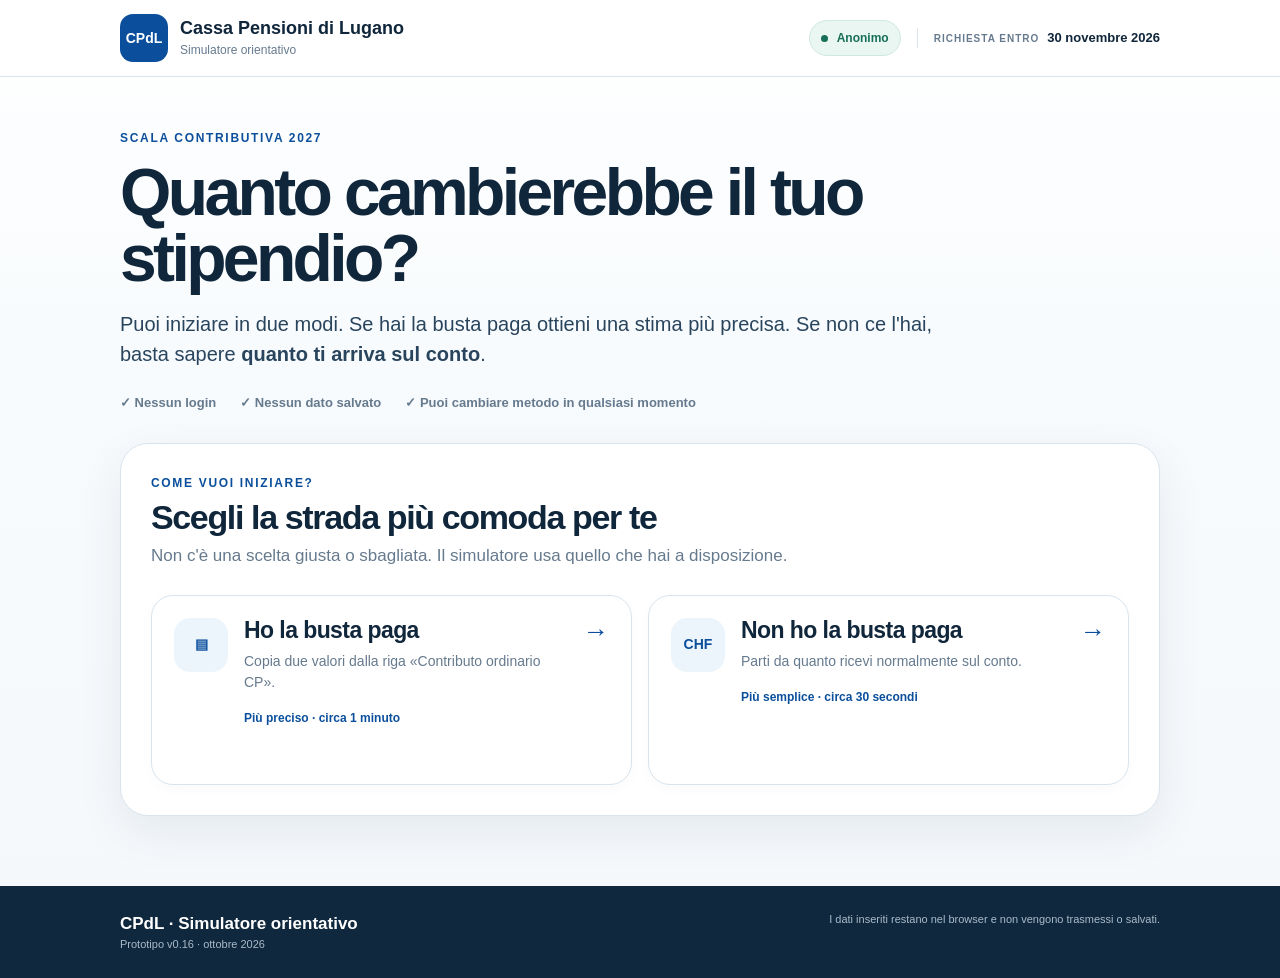
==== index.html @ 70fff08d "Add files via upload" ====
<!doctype html>
<html lang="it">
<head>
  <meta charset="utf-8">
  <meta name="viewport" content="width=device-width, initial-scale=1">
  <meta name="theme-color" content="#0b4f9c">
  <meta name="description" content="Simulatore orientativo CPdL per confrontare le scale contributive partendo dalla busta paga oppure da quanto ricevi sul conto.">
  <title>CPdL · Quanto cambia sullo stipendio?</title>
  <link rel="icon" href="assets/favicon.svg" type="image/svg+xml">
  <link rel="stylesheet" href="assets/style.css?v=0.16.0">
</head>
<body>
  <header class="site-header">
    <div class="shell header-inner">
      <a class="brand" href="#top" aria-label="Cassa Pensioni di Lugano · simulatore">
        <span class="brand-mark" aria-hidden="true">CPdL</span>
        <span class="brand-copy"><strong>Cassa Pensioni di Lugano</strong><small>Simulatore orientativo</small></span>
      </a>
      <div class="header-meta">
        <span class="privacy-badge"><i aria-hidden="true"></i> Anonimo</span>
        <span class="deadline"><small>Richiesta entro</small><strong>30 novembre 2026</strong></span>
      </div>
    </div>
  </header>

  <main id="top">
    <section class="hero shell">
      <span class="eyebrow">Scala contributiva 2027</span>
      <h1>Quanto cambierebbe il tuo stipendio?</h1>
      <p>Puoi iniziare in due modi. Se hai la busta paga ottieni una stima più precisa. Se non ce l'hai, basta sapere <strong>quanto ti arriva sul conto</strong>.</p>
      <div class="hero-points" aria-label="Caratteristiche del simulatore">
        <span>✓ Nessun login</span>
        <span>✓ Nessun dato salvato</span>
        <span>✓ Puoi cambiare metodo in qualsiasi momento</span>
      </div>
    </section>

    <section class="shell chooser-card" aria-labelledby="choose-title">
      <div class="chooser-head">
        <span class="eyebrow">Come vuoi iniziare?</span>
        <h2 id="choose-title">Scegli la strada più comoda per te</h2>
        <p>Non c'è una scelta giusta o sbagliata. Il simulatore usa quello che hai a disposizione.</p>
      </div>

      <div class="start-choice-grid">
        <button type="button" class="start-choice" id="choosePayslip">
          <span class="choice-icon" aria-hidden="true">▤</span>
          <span class="choice-copy">
            <strong>Ho la busta paga</strong>
            <span>Copia due valori dalla riga «Contributo ordinario CP».</span>
            <em>Più preciso · circa 1 minuto</em>
          </span>
          <span class="choice-arrow" aria-hidden="true">→</span>
        </button>

        <button type="button" class="start-choice" id="chooseBank">
          <span class="choice-icon" aria-hidden="true">CHF</span>
          <span class="choice-copy">
            <strong>Non ho la busta paga</strong>
            <span>Parti da quanto ricevi normalmente sul conto.</span>
            <em>Più semplice · circa 30 secondi</em>
          </span>
          <span class="choice-arrow" aria-hidden="true">→</span>
        </button>
      </div>
    </section>

    <section class="shell start-panel" id="payslipStart" hidden aria-labelledby="payslip-start-title">
      <button type="button" class="back-button" data-back-start>← Cambia metodo</button>
      <div class="step-head">
        <div class="step-badge">1</div>
        <div>
          <span class="step-kicker">Con la busta paga</span>
          <h2 id="payslip-start-title">Cerca una sola riga</h2>
          <p>Nella busta paga cerca <strong>«Contributo ordinario CP»</strong>. Copia almeno due dei tre valori evidenziati qui sotto.</p>
        </div>
      </div>

      <div class="payslip-demo large" aria-label="Esempio schematico della riga Contributo ordinario CP">
        <div class="definition"><span>Definizione</span><strong>Contributo ordinario CP</strong></div>
        <div><span>Base</span><strong>15'850.00</strong></div>
        <div><span>Numero</span><strong>10.7500 %</strong></div>
        <div><span>Importo</span><strong>1'703.90</strong></div>
      </div>
      <p class="microcopy">I numeri sopra sono solo un esempio per riconoscere la riga. Usa i tuoi valori.</p>

      <div class="form-grid cols-3">
        <label class="field">
          <span>Base <em>se la vedi</em></span>
          <div class="money-input"><b>CHF</b><input id="startCpBase" type="number" inputmode="decimal" min="0" step="0.05" placeholder="es. 5'000"></div>
          <small>Colonna «Base».</small>
        </label>
        <label class="field">
          <span>Percentuale <em>se la vedi</em></span>
          <div class="money-input suffix"><input id="startCpRate" type="number" inputmode="decimal" min="1" max="20" step="0.05" placeholder="es. 10.75"><b>%</b></div>
          <small>Colonna «Numero».</small>
        </label>
        <label class="field">
          <span>Importo trattenuto <em>se lo vedi</em></span>
          <div class="money-input"><b>CHF</b><input id="startCpDeduction" type="number" inputmode="decimal" min="0" step="0.05" placeholder="es. 500"></div>
          <small>Colonna «Importo».</small>
        </label>
      </div>

      <div class="simple-row">
        <label class="field compact-field">
          <span>Quanti anni hai?</span>
          <input id="startPayslipAge" type="number" inputmode="numeric" min="18" max="70" placeholder="es. 46">
          <small>Ci aiuta a controllare la fascia contributiva.</small>
        </label>
        <label class="field compact-field">
          <span>Quanto ricevi sul conto? <em>facoltativo</em></span>
          <div class="money-input"><b>CHF</b><input id="startPayslipNet" type="number" inputmode="decimal" min="500" max="30000" step="50" placeholder="se vuoi"></div>
          <small>Serve solo per mostrarti il nuovo importo sul conto.</small>
        </label>
      </div>

      <div class="helper-box">
        <strong>Non trovi tutti i dati?</strong>
        <span>Bastano almeno due valori tra Base, Percentuale e Importo. Se non riesci a trovarli, puoi passare alla stima dal conto.</span>
      </div>

      <div class="primary-actions">
        <button type="button" class="primary-button" id="startPayslipButton">Calcola il confronto</button>
        <button type="button" class="text-button" id="switchToBank">Non trovo questi dati</button>
      </div>
      <div class="form-message" id="payslipStartMessage" aria-live="polite"></div>
    </section>

    <section class="shell start-panel" id="bankStart" hidden aria-labelledby="bank-start-title">
      <button type="button" class="back-button" data-back-start>← Cambia metodo</button>
      <div class="step-head">
        <div class="step-badge">1</div>
        <div>
          <span class="step-kicker">Senza busta paga</span>
          <h2 id="bank-start-title">Parti da quello che sai</h2>
          <p>Niente termini tecnici. Ti servono soltanto quanto ricevi sul conto e la tua età.</p>
        </div>
      </div>

      <div class="simple-form">
        <label class="field big-field">
          <span>Quanto ricevi normalmente sul conto in un mese?</span>
          <div class="money-input"><b>CHF</b><input id="netMonthly" type="number" inputmode="decimal" min="500" max="30000" step="50" placeholder="es. 5'500" aria-describedby="netHelp"></div>
          <small id="netHelp">Usa un mese normale, senza tredicesima, arretrati o rimborsi eccezionali.</small>
        </label>

        <label class="field big-field">
          <span>Quanti anni hai?</span>
          <input id="age" type="number" inputmode="numeric" min="18" max="70" placeholder="es. 46">
          <small>Serve per capire quale fascia contributiva usare.</small>
        </label>

        <fieldset class="choice-field">
          <legend>Hai la tredicesima?</legend>
          <div class="choice-row" role="radiogroup" aria-label="Tredicesima">
            <label><input type="radio" name="salaryMonths" value="13"><span>Sì</span></label>
            <label><input type="radio" name="salaryMonths" value="12"><span>No</span></label>
            <label><input type="radio" name="salaryMonths" value="unknown" checked><span>Non lo so</span></label>
          </div>
          <small>Se non lo sai, per la prima stima useremo 13 mensilità.</small>
        </fieldset>
      </div>

      <div class="primary-actions">
        <button type="button" class="primary-button" id="startBankButton">Vedi una prima stima</button>
        <span class="action-help">Potrai aggiungere la busta paga più tardi, se la recuperi.</span>
      </div>
      <div class="form-message" id="bankStartMessage" aria-live="polite"></div>
    </section>

    <section class="shell results-section" id="resultsSection" hidden aria-labelledby="results-title">
      <div class="section-head">
        <div>
          <span class="eyebrow">Il tuo confronto</span>
          <h2 id="results-title">Quanto potrebbe cambiare ogni mese</h2>
          <p id="resultIntro">Il risultato si aggiorna con i dati che inserisci.</p>
        </div>
        <div class="precision-box" aria-live="polite">
          <span>Qualità della stima</span>
          <div class="precision-bars"><i class="on"></i><i></i><i></i></div>
          <strong id="precisionLabel">Stima iniziale</strong>
        </div>
      </div>

      <div class="plain-note" id="assumptionNote">
        <span aria-hidden="true">i</span>
        <p id="assumptionText"><strong>Stima orientativa.</strong> Puoi renderla più precisa aggiungendo i dati della busta paga.</p>
      </div>

      <div class="scale-explainer">
        <strong>Le tre scale, in parole semplici</strong>
        <span><b>Scala 1</b> · standard</span>
        <span><b>Scala 2</b> · versi di più alla pensione</span>
        <span><b>Scala 3</b> · versi ancora di più alla pensione</span>
      </div>

      <div class="scale-grid" id="scaleGrid" aria-live="polite"></div>
      <div class="summary-panel" id="summaryPanel" aria-live="polite"></div>

      <section class="refine-card" id="refineSection" aria-labelledby="refine-title">
        <div class="step-head compact">
          <div class="step-badge">2</div>
          <div>
            <span class="step-kicker">Facoltativo</span>
            <h2 id="refine-title">Vuoi migliorare ancora il risultato?</h2>
            <p id="refineIntro">Aggiungi solo ciò che hai a disposizione.</p>
          </div>
        </div>

        <div id="refineFromBank">
          <div class="refine-prompt">
            <div><strong>Hai recuperato la busta paga?</strong><span>Puoi aggiungere i dati della riga «Contributo ordinario CP» senza ricominciare.</span></div>
            <button type="button" class="secondary-button" id="openRefinePayslip">Aggiungi busta paga</button>
          </div>
        </div>

        <div id="refineFromPayslip" hidden>
          <div class="refine-prompt">
            <div><strong>Vuoi vedere anche quanto ti arriverebbe sul conto?</strong><span>Inserisci il netto mensile, se lo conosci. Il confronto della trattenuta funziona anche senza.</span></div>
          </div>
          <label class="field compact-field max-field">
            <span>Quanto ricevi normalmente sul conto? <em>facoltativo</em></span>
            <div class="money-input"><b>CHF</b><input id="refineNet" type="number" inputmode="decimal" min="500" max="30000" step="50" placeholder="es. 5'500"></div>
          </label>
        </div>

        <div class="refine-panel" id="payslipRefinePanel" hidden>
          <div class="help-title"><span aria-hidden="true">1</span><div><strong>Cerca «Contributo ordinario CP»</strong><small>Inserisci almeno due valori tra Base, Percentuale e Importo.</small></div></div>
          <div class="payslip-demo" aria-label="Esempio schematico della riga della Cassa pensioni">
            <div class="definition"><span>Definizione</span><strong>Contributo ordinario CP</strong></div>
            <div><span>Base</span><strong>15'850.00</strong></div>
            <div><span>Numero</span><strong>10.7500 %</strong></div>
            <div><span>Importo</span><strong>1'703.90</strong></div>
          </div>
          <div class="form-grid cols-3">
            <label class="field"><span>Base</span><div class="money-input"><b>CHF</b><input id="cpBase" type="number" inputmode="decimal" min="0" step="0.05"></div></label>
            <label class="field"><span>Percentuale</span><div class="money-input suffix"><input id="cpRate" type="number" inputmode="decimal" min="1" max="20" step="0.05"><b>%</b></div></label>
            <label class="field"><span>Importo trattenuto</span><div class="money-input"><b>CHF</b><input id="cpDeduction" type="number" inputmode="decimal" min="0" step="0.05"></div></label>
          </div>
          <div class="primary-actions small-actions">
            <button type="button" class="secondary-button" id="applyRefineButton">Aggiorna il risultato</button>
            <button type="button" class="text-button" id="cancelRefineButton">Annulla</button>
          </div>
          <div class="validation-note" id="refineMessage" aria-live="polite"></div>
        </div>
      </section>

      <section class="tax-card" id="taxSection" aria-labelledby="tax-title">
        <div class="step-head compact">
          <div class="step-badge">3</div>
          <div>
            <span class="step-kicker">Facoltativo</span>
            <h2 id="tax-title">Vuoi vedere anche l'effetto sulle imposte?</h2>
            <p>Facciamo un calcolo approssimativo del possibile risparmio d'imposta. Non è un calcolo ufficiale delle imposte.</p>
          </div>
        </div>
        <div class="tax-summary">
          <div><span>Risparmio d'imposta indicativo sulla scala selezionata</span><strong id="taxSavingOut">–</strong><small id="taxSavingNote">Seleziona una scala diversa da quella di riferimento.</small></div>
          <button type="button" class="secondary-button" id="taxMoreButton">Rendi la stima sulle imposte più precisa</button>
        </div>
        <div class="tax-detail" id="taxDetail" hidden>
          <div class="form-grid cols-2">
            <label class="field"><span>Comune di domicilio</span><select id="municipality"><option value="lugano">Lugano</option><option value="other">Altro Comune ticinese</option><option value="outside">Fuori Ticino</option></select></label>
            <label class="field"><span>Stato civile</span><select id="marital"><option value="single">Celibe / nubile / separato</option><option value="married">Coniugato/a</option></select></label>
            <label class="field"><span>Figli a carico</span><select id="children"><option value="0">Nessuno</option><option value="1">1</option><option value="2">2</option><option value="3">3 o più</option></select></label>
            <label class="field"><span>Imposta alla fonte</span><select id="sourceTax"><option value="no">No</option><option value="yes">Sì</option></select></label>
            <label class="field" id="spouseWrap" hidden><span>Reddito annuo indicativo del coniuge</span><select id="spouseIncome"><option value="0">Nessun reddito</option><option value="30000">Fino a CHF 50'000</option><option value="75000">CHF 50'000–100'000</option><option value="125000">Oltre CHF 100'000</option></select></label>
          </div>
          <div class="model-warning"><strong>Stima indicativa delle imposte.</strong> Le imposte personali dipendono da molti fattori. Questi dati servono solo ad affinare l'ordine di grandezza.</div>
        </div>
      </section>

      <section class="mypension-card" aria-labelledby="mypension-title">
        <div>
          <span class="eyebrow light">Per la pensione futura</span>
          <h2 id="mypension-title">Vuoi sapere cosa cambia davvero sulla tua pensione?</h2>
          <p>Qui capisci soprattutto l'effetto sullo stipendio. Per simulare le prestazioni future con i tuoi dati previdenziali reali usa <strong>MyPension</strong>.</p>
        </div>
        <a class="mypension-button" href="https://mypension.aon.ch/SSEmployeelugano/PROD/SFY100001B" target="_blank" rel="noopener">Apri MyPension <span aria-hidden="true">↗</span></a>
      </section>

      <details class="technical-notes">
        <summary>Informazioni tecniche e limiti della simulazione</summary>
        <div>
          <p>Se parti dal conto, la prima stima ricostruisce indicativamente la situazione usando i parametri disponibili per il 2026. Se parti dalla busta paga e inserisci almeno due dati della riga CP, il calcolo della trattenuta è molto più preciso.</p>
          <p>I parametri 2027 possono cambiare. Il risultato non costituisce una conferma salariale, un calcolo ufficiale delle imposte o una simulazione previdenziale ufficiale. Per la simulazione delle prestazioni future fa stato MyPension.</p>
        </div>
      </details>

      <div class="bottom-actions">
        <button type="button" class="ghost-button" id="changeMethodButton">Cambia metodo</button>
        <button type="button" class="ghost-button" id="resetButton">Ricomincia da zero</button>
      </div>
    </section>
  </main>

  <footer class="site-footer">
    <div class="shell footer-inner">
      <div><strong>CPdL · Simulatore orientativo</strong><span>Prototipo v0.16 · ottobre 2026</span></div>
      <p>I dati inseriti restano nel browser e non vengono trasmessi o salvati.</p>
    </div>
  </footer>

  <script src="assets/app.js?v=0.16.0"></script>
</body>
</html>
---- assets/style.css ----
:root{
  --ink:#10263b;--ink2:#29445d;--muted:#667a8e;--line:#d9e4ed;--line2:#bdd0df;--bg:#f5f8fb;--card:#fff;
  --blue:#0b4f9c;--blue-dark:#073b75;--blue-soft:#edf5fc;--green:#176f58;--green-soft:#eaf6f1;
  --amber:#78541c;--amber-soft:#fff8e8;--red:#944b43;--red-soft:#fdf1f0;--shadow:0 16px 46px rgba(17,46,72,.08)
}
*{box-sizing:border-box}html{scroll-behavior:smooth}body{margin:0;background:linear-gradient(180deg,#fff 0,#f8fbfd 34%,var(--bg) 100%);color:var(--ink);font-family:Inter,ui-sans-serif,-apple-system,BlinkMacSystemFont,"Segoe UI",Roboto,Helvetica,Arial,sans-serif;font-size:17px;line-height:1.5;-webkit-font-smoothing:antialiased}button,input,select{font:inherit;color:inherit}button{appearance:none}a{color:inherit}.shell{width:min(1040px,calc(100% - 40px));margin-inline:auto}[hidden]{display:none!important}
.site-header{background:#fff;border-bottom:1px solid var(--line)}.header-inner{min-height:76px;display:flex;align-items:center;justify-content:space-between;gap:20px}.brand{display:flex;align-items:center;gap:12px;text-decoration:none}.brand-mark{width:48px;height:48px;border-radius:13px;background:var(--blue);color:#fff;display:grid;place-items:center;font-size:14px;font-weight:900}.brand-copy{display:flex;flex-direction:column;line-height:1.08}.brand-copy strong{font-size:18px}.brand-copy small{font-size:12px;color:var(--muted);margin-top:5px}.header-meta{display:flex;align-items:center;gap:16px}.privacy-badge{font-size:12px;font-weight:800;color:var(--green);background:var(--green-soft);border:1px solid #cfe8dc;border-radius:999px;padding:8px 11px}.privacy-badge i{display:inline-block;width:7px;height:7px;border-radius:50%;background:var(--green);margin-right:6px}.deadline{display:flex;align-items:baseline;gap:8px;border-left:1px solid var(--line);padding-left:16px}.deadline small{font-size:10px;letter-spacing:.1em;text-transform:uppercase;color:var(--muted);font-weight:900}.deadline strong{font-size:13px}
.hero{padding-block:52px 30px}.eyebrow{display:block;color:var(--blue);font-size:12px;text-transform:uppercase;letter-spacing:.14em;font-weight:900}.eyebrow.light{color:#cfe5fb}.hero h1{font-size:clamp(42px,6vw,66px);line-height:1;letter-spacing:-.055em;margin:12px 0 18px;max-width:820px}.hero>p{font-size:20px;color:var(--ink2);max-width:820px;margin:0}.hero-points{display:flex;gap:12px 24px;flex-wrap:wrap;margin-top:24px;color:var(--muted);font-size:13px;font-weight:750}
.chooser-card,.start-panel,.results-section{background:var(--card);border:1px solid var(--line);border-radius:28px;box-shadow:var(--shadow)}.chooser-card{padding:30px;margin-bottom:62px}.chooser-head h2{font-size:34px;line-height:1.05;letter-spacing:-.04em;margin:8px 0}.chooser-head p{margin:0;color:var(--muted)}.start-choice-grid{display:grid;grid-template-columns:1fr 1fr;gap:16px;margin-top:26px}.start-choice{width:100%;min-height:190px;border:1.5px solid var(--line);border-radius:22px;background:#fff;padding:22px;text-align:left;display:grid;grid-template-columns:auto 1fr auto;gap:16px;align-items:start;cursor:pointer;transition:.18s ease;box-shadow:0 4px 16px rgba(17,46,72,.025)}.start-choice:hover{transform:translateY(-2px);border-color:#a9bfd2;box-shadow:0 14px 30px rgba(17,46,72,.08)}.start-choice:focus-visible{outline:3px solid rgba(11,79,156,.2);outline-offset:3px}.choice-icon{width:54px;height:54px;border-radius:16px;background:var(--blue-soft);color:var(--blue);display:grid;place-items:center;font-size:14px;font-weight:900}.choice-copy{display:flex;flex-direction:column;min-width:0}.choice-copy strong{font-size:23px;line-height:1.1;letter-spacing:-.025em}.choice-copy>span{color:var(--muted);font-size:14px;margin-top:8px}.choice-copy em{font-style:normal;color:var(--blue);font-weight:800;font-size:12px;margin-top:16px}.choice-arrow{font-size:26px;color:var(--blue);font-weight:700;line-height:1}
.start-panel{padding:30px;margin-bottom:62px}.back-button{border:0;background:transparent;color:var(--blue);font-weight:800;padding:0;margin-bottom:24px;cursor:pointer}.back-button:hover{text-decoration:underline}.step-head{display:flex;align-items:flex-start;gap:16px}.step-head.compact{gap:13px}.step-badge{flex:0 0 auto;width:42px;height:42px;border-radius:50%;background:var(--blue);color:#fff;display:grid;place-items:center;font-size:14px;font-weight:900}.step-head h2{font-size:32px;line-height:1.08;letter-spacing:-.04em;margin:4px 0 6px}.step-head p{margin:0;color:var(--muted)}.step-kicker{font-size:11px;text-transform:uppercase;letter-spacing:.12em;color:var(--blue);font-weight:900}
.payslip-demo{display:grid;grid-template-columns:1.7fr repeat(3,1fr);border:1px solid var(--line);border-radius:16px;overflow:hidden;background:#fff;margin-top:20px}.payslip-demo>div{padding:13px 14px;border-left:1px solid var(--line);min-width:0}.payslip-demo>div:first-child{border-left:0}.payslip-demo span{display:block;font-size:10px;color:var(--muted);text-transform:uppercase;letter-spacing:.08em;font-weight:800}.payslip-demo strong{display:block;margin-top:5px;font-size:14px;overflow-wrap:anywhere}.payslip-demo.large{margin-top:26px}.payslip-demo.large strong{font-size:16px}.microcopy{color:var(--muted);font-size:12px;margin:8px 0 22px}
.form-grid{display:grid;gap:16px}.cols-3{grid-template-columns:repeat(3,1fr)}.cols-2{grid-template-columns:repeat(2,1fr)}.simple-row{display:grid;grid-template-columns:1fr 1fr;gap:16px;margin-top:20px}.simple-form{display:grid;grid-template-columns:1fr 1fr;gap:18px;margin-top:24px}.simple-form .choice-field{grid-column:1/-1}.field{display:block}.field>span,.choice-field legend{display:block;font-size:14px;font-weight:850;margin-bottom:8px}.field em{font-style:normal;font-size:11px;color:var(--muted);font-weight:650}.field small,.choice-field small{display:block;font-size:11px;color:var(--muted);margin-top:7px}.field>input,.field select{width:100%;min-height:58px;border:1.5px solid var(--line2);border-radius:15px;background:#fff;padding:0 15px;outline:none}.field>input:focus,.field select:focus,.money-input:focus-within{border-color:var(--blue);box-shadow:0 0 0 4px rgba(11,79,156,.09)}.money-input{min-height:58px;border:1.5px solid var(--line2);border-radius:15px;background:#fff;display:flex;align-items:center;overflow:hidden;transition:.18s}.money-input b{font-size:13px;color:var(--muted);padding:0 0 0 15px}.money-input input{border:0;outline:0;background:transparent;width:100%;min-width:0;padding:13px 14px;font-size:21px;font-weight:850}.money-input.suffix b{padding:0 15px 0 0}.compact-field.max-field{max-width:520px;margin-top:18px}.choice-field{border:0;padding:0;margin:0}.choice-row{display:flex;gap:10px;flex-wrap:wrap}.choice-row label{cursor:pointer}.choice-row input{position:absolute;opacity:0}.choice-row span{display:inline-flex;min-width:90px;justify-content:center;border:1.5px solid var(--line2);border-radius:13px;padding:11px 15px;font-weight:800;background:#fff}.choice-row input:checked+span{border-color:var(--blue);background:var(--blue-soft);color:var(--blue)}.choice-row input:focus-visible+span{outline:3px solid rgba(11,79,156,.18);outline-offset:2px}
.helper-box{display:flex;gap:12px 24px;align-items:baseline;flex-wrap:wrap;background:var(--blue-soft);border-radius:14px;padding:13px 15px;margin-top:20px}.helper-box strong{font-size:13px}.helper-box span{color:var(--muted);font-size:12px}.primary-actions{display:flex;gap:14px;align-items:center;flex-wrap:wrap;margin-top:24px}.small-actions{margin-top:18px}.primary-button,.secondary-button,.ghost-button,.mypension-button{border:0;border-radius:14px;padding:13px 18px;font-weight:850;cursor:pointer;text-decoration:none;display:inline-flex;align-items:center;justify-content:center}.primary-button{background:var(--blue);color:#fff;box-shadow:0 10px 24px rgba(11,79,156,.17)}.primary-button:hover{background:var(--blue-dark)}.secondary-button{background:var(--blue-soft);color:var(--blue);border:1px solid #d2e3f3}.secondary-button:hover{background:#e2effa}.ghost-button{background:#fff;color:var(--blue);border:1px solid var(--line)}.text-button{border:0;background:transparent;color:var(--blue);font-weight:850;cursor:pointer;padding:9px 4px}.action-help{font-size:12px;color:var(--muted)}.form-message,.validation-note{font-size:12px;font-weight:750;margin-top:12px;min-height:18px}.form-message{color:var(--red)}.validation-note.good{color:var(--green)}.validation-note.warn{color:var(--amber)}
.results-section{padding:30px;margin-bottom:64px}.section-head{display:flex;align-items:flex-end;justify-content:space-between;gap:22px}.section-head h2{font-size:36px;line-height:1.05;letter-spacing:-.04em;margin:7px 0}.section-head p{margin:0;color:var(--muted)}.precision-box{min-width:190px;border:1px solid var(--line);background:#f8fafc;border-radius:16px;padding:12px 14px}.precision-box>span{display:block;font-size:10px;text-transform:uppercase;letter-spacing:.08em;color:var(--muted);font-weight:900}.precision-bars{display:flex;gap:5px;margin:8px 0}.precision-bars i{width:38px;height:6px;border-radius:999px;background:#dce5ed}.precision-bars i.on{background:var(--blue)}.precision-box strong{font-size:12px}.plain-note{display:flex;gap:10px;align-items:flex-start;background:var(--amber-soft);color:#6f4d1d;border-radius:14px;padding:12px 14px;margin:22px 0}.plain-note>span{width:22px;height:22px;border-radius:50%;background:#ffefc9;display:grid;place-items:center;flex:0 0 auto;font-size:12px;font-weight:900}.plain-note p{margin:1px 0 0;font-size:12px}.scale-explainer{display:flex;gap:8px;align-items:center;flex-wrap:wrap;margin:20px 0 12px}.scale-explainer>strong{font-size:12px;margin-right:4px}.scale-explainer>span{font-size:11px;border:1px solid var(--line);border-radius:999px;padding:7px 10px;background:#fff;color:var(--muted)}.scale-grid{display:grid;grid-template-columns:repeat(3,1fr);gap:14px}.scale-card{width:100%;border:1.5px solid var(--line);background:#fff;border-radius:20px;padding:18px;text-align:left;cursor:pointer;transition:.18s}.scale-card:hover{border-color:#a9bfd2;transform:translateY(-1px)}.scale-card.selected{border-color:var(--blue);box-shadow:0 0 0 3px rgba(11,79,156,.08)}.scale-card:focus-visible{outline:3px solid rgba(11,79,156,.2);outline-offset:2px}.scale-top{display:flex;align-items:center;justify-content:space-between;gap:10px}.scale-top h3{margin:0;font-size:21px}.scale-tag{font-size:9px;text-transform:uppercase;letter-spacing:.08em;background:#f0f4f7;color:var(--muted);border-radius:999px;padding:5px 7px;font-weight:900}.scale-description{font-size:11px;color:var(--muted);margin-top:3px;min-height:34px}.amount-label{font-size:10px;text-transform:uppercase;letter-spacing:.07em;color:var(--muted);font-weight:800;margin-top:16px}.amount-main{font-size:29px;font-weight:900;letter-spacing:-.04em;margin-top:4px}.delta-pill{display:inline-flex;border-radius:999px;background:#f2f5f8;color:var(--ink2);padding:6px 8px;font-size:11px;font-weight:900;margin-top:7px}.delta-pill.down{background:var(--red-soft);color:var(--red)}.delta-pill.up{background:var(--green-soft);color:var(--green)}.simple-metrics{border-top:1px solid var(--line);margin-top:15px;padding-top:10px}.simple-metrics>div{display:flex;justify-content:space-between;gap:12px;font-size:11px;padding:5px 0}.simple-metrics span{color:var(--muted)}.simple-metrics strong{text-align:right}.after-tax-impact{margin-top:14px;background:var(--green-soft);border:1px solid #cfe8dc;border-radius:14px;padding:11px 12px}.after-tax-impact span{display:block;font-size:9px;text-transform:uppercase;letter-spacing:.08em;color:var(--green);font-weight:900}.after-tax-impact strong{display:block;font-size:19px;line-height:1.1;color:var(--green);margin-top:3px}.after-tax-impact small{display:block;color:#4d7869;font-size:9px;margin-top:3px}.card-action{display:block;color:var(--blue);font-size:10px;font-weight:900;margin-top:12px}.summary-panel{background:linear-gradient(145deg,#083a6d,#0b5ba8);color:#fff;border-radius:22px;padding:22px;margin-top:16px}.summary-panel h3{font-size:26px;line-height:1.07;letter-spacing:-.035em;margin:0}.summary-panel>p{color:#d5e5f5;font-size:13px;margin:8px 0 16px}.fiscal-impact-hero{margin:16px 0 18px;background:#fff;color:var(--ink);border-radius:18px;padding:16px 18px}.fiscal-impact-hero>div span{display:block;font-size:10px;text-transform:uppercase;letter-spacing:.09em;color:var(--green);font-weight:900}.fiscal-impact-hero>div strong{display:block;font-size:31px;line-height:1.05;letter-spacing:-.035em;color:var(--green);margin-top:4px}.fiscal-impact-hero p{margin:10px 0 0;color:var(--ink2);font-size:12px;line-height:1.45}.fiscal-impact-hero small{display:block;color:var(--muted);font-size:10px;margin-top:8px}.summary-grid{display:grid;grid-template-columns:repeat(3,1fr);gap:8px}.summary-item{background:rgba(255,255,255,.1);border:1px solid rgba(255,255,255,.1);border-radius:13px;padding:11px}.summary-item span{display:block;color:#cfe0f0;font-size:10px}.summary-item strong{display:block;font-size:15px;margin-top:4px}
.refine-card,.tax-card{border-top:1px solid var(--line);margin-top:34px;padding-top:30px}.refine-prompt{display:flex;align-items:center;justify-content:space-between;gap:20px;background:#f7fafc;border:1px solid var(--line);border-radius:16px;padding:16px;margin-top:18px}.refine-prompt>div{display:flex;flex-direction:column}.refine-prompt strong{font-size:15px}.refine-prompt span{font-size:12px;color:var(--muted);margin-top:3px}.refine-panel{border:1px solid var(--line);background:#fbfdff;border-radius:18px;padding:18px;margin-top:16px}.help-title{display:flex;gap:11px;align-items:center;margin-bottom:14px}.help-title>span{width:28px;height:28px;border-radius:50%;background:var(--blue);color:#fff;display:grid;place-items:center;font-size:11px;font-weight:900}.help-title>div{display:flex;flex-direction:column}.help-title strong{font-size:14px}.help-title small{font-size:11px;color:var(--muted)}.tax-summary{display:flex;justify-content:space-between;align-items:center;gap:20px;margin-top:18px;background:#f7fafc;border:1px solid var(--line);border-radius:16px;padding:16px}.tax-summary>div{display:flex;flex-direction:column}.tax-summary span{font-size:11px;color:var(--muted)}.tax-summary strong{font-size:25px;margin-top:3px}.tax-summary small{font-size:11px;color:var(--muted);margin-top:3px}.tax-detail{margin-top:16px}.model-warning{background:var(--amber-soft);color:var(--amber);border-radius:13px;padding:11px 13px;font-size:11px;margin-top:14px}
.mypension-card{display:flex;align-items:center;justify-content:space-between;gap:28px;background:linear-gradient(145deg,#0a3766,#0b5ca8);color:#fff;border-radius:22px;padding:24px;margin-top:34px}.mypension-card h2{font-size:28px;line-height:1.08;letter-spacing:-.035em;margin:6px 0}.mypension-card p{color:#d7e6f4;margin:0;max-width:680px;font-size:13px}.mypension-button{background:#fff;color:var(--blue);white-space:nowrap}.technical-notes{border:1px solid var(--line);border-radius:16px;margin-top:18px;overflow:hidden}.technical-notes summary{cursor:pointer;list-style:none;padding:14px 16px;font-size:12px;font-weight:850}.technical-notes summary::-webkit-details-marker{display:none}.technical-notes[open] summary{border-bottom:1px solid var(--line);background:#f8fafc}.technical-notes>div{padding:14px 16px;color:var(--muted);font-size:11px}.technical-notes p{margin:0 0 8px}.technical-notes p:last-child{margin-bottom:0}.bottom-actions{display:flex;justify-content:flex-end;gap:10px;margin-top:20px}.site-footer{background:#10283d;color:#fff;margin-top:70px}.footer-inner{display:flex;align-items:flex-start;justify-content:space-between;gap:30px;padding-block:25px}.footer-inner div{display:flex;flex-direction:column}.footer-inner span,.footer-inner p{font-size:11px;color:#a8bbcb}.footer-inner p{margin:0;max-width:570px;text-align:right}
@media(max-width:820px){.start-choice-grid,.simple-form,.simple-row,.cols-3,.cols-2,.scale-grid{grid-template-columns:1fr}.simple-form .choice-field{grid-column:auto}.payslip-demo{grid-template-columns:1fr 1fr}.payslip-demo .definition{grid-column:1/-1;border-bottom:1px solid var(--line)}.payslip-demo>div:nth-child(2){border-left:0}.section-head{align-items:flex-start;flex-direction:column}.precision-box{width:100%;min-width:0}.summary-grid{grid-template-columns:1fr}.refine-prompt,.tax-summary,.mypension-card{align-items:flex-start;flex-direction:column}.footer-inner{flex-direction:column}.footer-inner p{text-align:left}.header-meta .privacy-badge{display:none}}
@media(max-width:560px){body{font-size:16px}.shell{width:min(100% - 24px,1040px)}.site-header .header-inner{min-height:64px}.brand-mark{width:40px;height:40px;border-radius:11px}.brand-copy strong{font-size:14px}.brand-copy small{display:none}.deadline{padding-left:0;border-left:0}.deadline small{display:none}.deadline strong{font-size:11px}.hero{padding-block:34px 24px}.hero h1{font-size:40px}.hero>p{font-size:16px}.chooser-card,.start-panel,.results-section{width:100%;border-left:0;border-right:0;border-radius:0;box-shadow:none;padding:20px 16px;margin-bottom:40px}.chooser-head h2,.step-head h2{font-size:28px}.start-choice{min-height:0;padding:18px;grid-template-columns:auto 1fr}.choice-arrow{display:none}.choice-copy strong{font-size:20px}.choice-icon{width:46px;height:46px}.payslip-demo{grid-template-columns:1fr}.payslip-demo .definition{grid-column:auto}.payslip-demo>div{border-left:0;border-top:1px solid var(--line)}.payslip-demo>div:first-child{border-top:0}.money-input input{font-size:19px}.field>input,.field select,.money-input{min-height:54px}.primary-actions{align-items:stretch;flex-direction:column}.primary-button,.secondary-button,.ghost-button{width:100%}.text-button{width:100%;text-align:center}.section-head h2{font-size:30px}.scale-card:hover{transform:none}.amount-main{font-size:27px}.summary-panel{border-radius:18px}.summary-panel h3{font-size:23px}.bottom-actions{flex-direction:column}.footer-inner{padding-block:20px}}
@media(prefers-reduced-motion:reduce){*{scroll-behavior:auto!important;transition:none!important}}

/* v0.11 - fiscal impact is the primary decision number */
.primary-tax-impact{order:-1;margin-top:14px;padding:14px 14px 13px;background:#eef9f4;border:1.5px solid #b9e2cf}
.primary-tax-impact span{font-size:10px}
.primary-tax-impact strong{font-size:23px;letter-spacing:-.035em}
.primary-tax-impact small{font-size:10px;line-height:1.35;margin-top:5px}
.summary-secondary-title{font-size:11px;text-transform:uppercase;letter-spacing:.11em;color:#cfe5fb;font-weight:900;margin-bottom:12px}
.fiscal-impact-main{margin:0 0 18px;background:#fff;color:var(--ink);border-radius:22px;padding:22px 24px;box-shadow:0 12px 28px rgba(4,34,63,.14)}
.fiscal-main-number{padding-bottom:18px;border-bottom:1px solid var(--line)}
.fiscal-main-number>span{display:block;font-size:11px;text-transform:uppercase;letter-spacing:.09em;color:var(--green);font-weight:900}
.fiscal-main-number>strong{display:block;font-size:clamp(36px,5vw,54px);line-height:.98;letter-spacing:-.055em;color:var(--green);margin-top:7px}
.fiscal-main-number>strong em{font-style:normal;font-size:.42em;letter-spacing:-.02em;color:#4d7869;font-weight:850}
.fiscal-main-number>small{display:block;color:var(--muted);font-size:11px;margin-top:8px}
.fiscal-breakdown{display:grid;grid-template-columns:1fr 1fr;gap:10px;margin-top:16px}
.fiscal-breakdown>div{background:#f7fafc;border:1px solid var(--line);border-radius:14px;padding:13px 14px}
.fiscal-breakdown span{display:block;color:var(--muted);font-size:10px;text-transform:uppercase;letter-spacing:.07em;font-weight:800}
.fiscal-breakdown strong{display:block;color:var(--ink);font-size:18px;margin-top:4px}
.fiscal-breakdown>div:nth-child(2) strong{color:var(--green)}
.fiscal-breakdown small{display:block;color:var(--muted);font-size:10px;margin-top:3px}
.fiscal-impact-main>p{margin:16px 0 0;color:var(--ink2);font-size:13px;line-height:1.5}
.fiscal-impact-main .fiscal-disclaimer{display:block;color:var(--muted);font-size:10px;margin-top:8px}
.summary-panel{padding:26px}
@media(max-width:560px){.fiscal-impact-main{padding:18px}.fiscal-main-number>strong{font-size:38px}.fiscal-breakdown{grid-template-columns:1fr}.summary-panel{padding:18px}}


/* v0.12 - make the tax-adjusted economic impact impossible to miss */
.fiscal-impact-main{background:rgba(255,255,255,.10)!important;color:#fff!important;border:1px solid rgba(255,255,255,.20)!important;box-shadow:none!important;padding:22px 24px!important}
.fiscal-message{padding:0 0 20px!important;border-bottom:1px solid rgba(255,255,255,.18)!important}
.fiscal-message>span{display:block!important;color:#d7e9f8!important;font-size:15px!important;line-height:1.35!important;text-transform:none!important;letter-spacing:0!important;font-weight:750!important;margin-bottom:8px!important}
.fiscal-message>strong{display:block!important;color:#fff!important;font-size:clamp(26px,3.6vw,40px)!important;line-height:1.12!important;letter-spacing:-.035em!important;font-weight:850!important}
.fiscal-message>strong b{display:inline-block!important;color:#fff!important;background:#1a765e!important;border-radius:12px!important;padding:5px 10px!important;white-space:nowrap!important;font-weight:900!important}
.fiscal-impact-main .fiscal-breakdown{margin-top:18px!important}
.fiscal-impact-main .fiscal-breakdown>div{background:rgba(255,255,255,.10)!important;border:1px solid rgba(255,255,255,.16)!important}
.fiscal-impact-main .fiscal-breakdown span{color:#cfe0f0!important}
.fiscal-impact-main .fiscal-breakdown strong{color:#fff!important}
.fiscal-impact-main .fiscal-breakdown>div:nth-child(2) strong{color:#d8f6e9!important}
.fiscal-impact-main .fiscal-breakdown small{color:#cfe0f0!important}
.fiscal-impact-main>p{color:#e3eff9!important;font-size:15px!important;line-height:1.5!important;margin-top:16px!important}
.fiscal-impact-main .fiscal-disclaimer{color:#c2d7e8!important;font-size:11px!important}
.summary-secondary-title{font-size:12px!important;margin-bottom:14px!important}
@media(max-width:560px){.fiscal-impact-main{padding:18px!important}.fiscal-message>span{font-size:14px!important}.fiscal-message>strong{font-size:26px!important}.fiscal-message>strong b{white-space:normal!important}.fiscal-impact-main>p{font-size:14px!important}}


/* v0.13 - tax-adjusted impact is visually dominant over gross withholding */
.fiscal-impact-main{padding:24px 26px!important}
.fiscal-gross-line{display:flex!important;align-items:baseline!important;justify-content:space-between!important;gap:18px!important;padding:0 0 16px!important;border-bottom:1px solid rgba(255,255,255,.18)!important}
.fiscal-gross-line span{color:#cfe0f0!important;font-size:13px!important;font-weight:750!important}
.fiscal-gross-line strong{color:#fff!important;font-size:20px!important;font-weight:850!important;white-space:nowrap!important}
.fiscal-primary-message{padding:22px 0 4px!important}
.fiscal-primary-message>span{display:block!important;color:#d9eaf8!important;font-size:17px!important;line-height:1.35!important;font-weight:800!important;margin-bottom:8px!important}
.fiscal-primary-message>strong{display:block!important;color:#fff!important;font-size:clamp(24px,3vw,36px)!important;line-height:1.12!important;letter-spacing:-.03em!important;font-weight:850!important}
.fiscal-primary-message>b{display:block!important;color:#dff7ec!important;font-size:clamp(44px,6vw,68px)!important;line-height:.98!important;letter-spacing:-.055em!important;font-weight:950!important;margin-top:12px!important}
.fiscal-primary-message>b em{font-style:normal!important;font-size:.38em!important;letter-spacing:-.01em!important;color:#d2e7f5!important;font-weight:800!important}
.fiscal-impact-main .fiscal-breakdown{margin-top:22px!important}
.fiscal-impact-main>p{font-size:16px!important;line-height:1.55!important;margin-top:18px!important}
.fiscal-impact-main .fiscal-disclaimer{font-size:12px!important;line-height:1.45!important;margin-top:10px!important}
@media(max-width:560px){
  .fiscal-impact-main{padding:20px!important}
  .fiscal-gross-line{align-items:flex-start!important;flex-direction:column!important;gap:4px!important}
  .fiscal-gross-line strong{font-size:18px!important}
  .fiscal-primary-message>span{font-size:15px!important}
  .fiscal-primary-message>strong{font-size:25px!important}
  .fiscal-primary-message>b{font-size:46px!important}
  .fiscal-impact-main>p{font-size:14px!important}
}


/* v0.14 - equal visual weight: gross additional withholding vs tax-adjusted impact */
.fiscal-balanced{padding:22px!important}
.fiscal-balanced-intro{font-size:12px;text-transform:uppercase;letter-spacing:.11em;color:#cfe5fb;font-weight:900;margin-bottom:12px}
.fiscal-balanced-grid{display:grid;grid-template-columns:1fr 1fr;gap:12px}
.fiscal-equal-card{background:rgba(255,255,255,.11);border:1px solid rgba(255,255,255,.18);border-radius:18px;padding:18px;min-width:0}
.fiscal-equal-card span{display:block;color:#d7e7f5;font-size:13px;font-weight:800;line-height:1.25;min-height:34px}
.fiscal-equal-card strong{display:inline-block;color:#fff;font-size:clamp(34px,4.6vw,52px);line-height:1;letter-spacing:-.05em;font-weight:950;margin-top:10px}
.fiscal-equal-card em{font-style:normal;color:#d1e1ef;font-size:15px;font-weight:800;margin-left:5px}
.fiscal-equal-card small{display:block;color:#c6d9e8;font-size:11px;line-height:1.35;margin-top:9px}
.fiscal-equal-after{background:rgba(27,118,94,.22);border-color:rgba(187,233,216,.28)}
.fiscal-equal-after strong{color:#e5faf1}
.fiscal-equation{display:flex;align-items:center;gap:8px 10px;flex-wrap:wrap;margin-top:14px;padding:12px 14px;border:1px solid rgba(255,255,255,.14);border-radius:14px;background:rgba(0,0,0,.08);font-size:11px;color:#d4e5f3}
.fiscal-equation strong{font-size:13px;color:#fff}
.fiscal-equation b{font-size:14px;color:#9fc2df}
.fiscal-equation span{color:#c9dceb}
.fiscal-balanced>p{font-size:14px!important;margin-top:14px!important}
.fiscal-balanced .fiscal-disclaimer{font-size:11px!important}
/* neutralize the earlier v0.13 dominant hierarchy inside the balanced block */
.fiscal-balanced .fiscal-gross-line,.fiscal-balanced .fiscal-primary-message,.fiscal-balanced .fiscal-breakdown{display:none!important}
@media(max-width:640px){
  .fiscal-balanced-grid{grid-template-columns:1fr}
  .fiscal-equal-card span{min-height:0}
  .fiscal-equal-card strong{font-size:38px}
  .fiscal-equation{display:grid;grid-template-columns:auto 1fr;gap:5px 8px}
  .fiscal-equation b{display:none}
}


/* v0.15 - same visual weight for gross withholding and tax-adjusted impact inside each scale card */
.card-cost-pair{display:grid;grid-template-columns:1fr;gap:8px;margin-top:18px}
.card-cost-row{border:1px solid var(--line);border-radius:14px;padding:12px 13px;background:#f7fafc}
.card-cost-row>span{display:block;font-size:10px;line-height:1.25;text-transform:uppercase;letter-spacing:.075em;color:var(--muted);font-weight:900}
.card-cost-row>strong{display:block;font-size:21px;line-height:1.05;letter-spacing:-.035em;color:var(--ink);font-weight:950;margin-top:6px}
.card-cost-row>strong em{font-style:normal;font-size:12px;letter-spacing:0;color:var(--muted);font-weight:800;margin-left:4px}
.card-cost-after{background:#f0f8f4;border-color:#cfe5da}
.card-cost-after>strong{color:var(--green)}
.card-cost-after>span{color:#537868}
.account-estimate{margin-top:14px;padding-top:12px;border-top:1px solid var(--line)}
.account-estimate>span{display:block;font-size:10px;text-transform:uppercase;letter-spacing:.07em;color:var(--muted);font-weight:800}
.account-estimate>strong{display:block;font-size:24px;line-height:1.05;letter-spacing:-.035em;margin-top:4px}
.scale-card .amount-label,.scale-card .amount-main,.scale-card .delta-pill,.scale-card .after-tax-impact{display:none!important}
@media(max-width:560px){.card-cost-row>strong{font-size:20px}.account-estimate>strong{font-size:22px}}


/* v0.16 - clean, equal hierarchy for gross withholding and after-tax impact */
.card-cost-pair{display:grid;grid-template-columns:1fr;gap:8px;margin-top:18px}
.card-cost-row{border:1px solid var(--line)!important;border-radius:14px!important;padding:13px 14px!important;background:#f8fafc!important;color:var(--ink)!important}
.card-cost-row>span{display:block!important;font-size:10px!important;line-height:1.25!important;text-transform:uppercase!important;letter-spacing:.075em!important;color:var(--muted)!important;font-weight:900!important}
.card-cost-row>strong{display:block!important;font-size:22px!important;line-height:1.05!important;letter-spacing:-.035em!important;color:var(--ink)!important;font-weight:950!important;margin-top:6px!important}
.card-cost-row>strong em{font-style:normal!important;font-size:12px!important;letter-spacing:0!important;color:var(--muted)!important;font-weight:800!important;margin-left:4px!important}
.card-tax-note{font-size:10px;color:var(--muted);line-height:1.35;padding:2px 2px 0}
.card-tax-note strong{color:var(--ink2);font-weight:850}
/* remove any semantic green advantage: the two decision figures must look equal */
.card-cost-after,.card-cost-gross{background:#f8fafc!important;border-color:var(--line)!important}
.card-cost-after>strong,.card-cost-gross>strong{color:var(--ink)!important}
.card-cost-after>span,.card-cost-gross>span{color:var(--muted)!important}

.summary-panel{background:#fff!important;color:var(--ink)!important;border:1px solid var(--line)!important;box-shadow:0 10px 28px rgba(20,54,83,.06)!important}
.summary-secondary-title{color:var(--blue)!important;font-size:11px!important;margin-bottom:14px!important}
.fiscal-impact-main.fiscal-balanced{background:#f8fafc!important;color:var(--ink)!important;border:1px solid var(--line)!important;box-shadow:none!important;padding:20px!important;margin:0 0 16px!important}
.fiscal-balanced-intro{color:var(--ink2)!important;font-size:11px!important;margin-bottom:12px!important}
.fiscal-balanced-grid{display:grid!important;grid-template-columns:1fr 1fr!important;gap:12px!important}
.fiscal-equal-card,.fiscal-equal-after{background:#fff!important;border:1px solid var(--line)!important;border-radius:16px!important;padding:18px!important;color:var(--ink)!important}
.fiscal-equal-card span,.fiscal-equal-after span{display:block!important;color:var(--muted)!important;font-size:12px!important;font-weight:900!important;line-height:1.3!important;min-height:32px!important;text-transform:uppercase!important;letter-spacing:.06em!important}
.fiscal-equal-card strong,.fiscal-equal-after strong{display:inline-block!important;color:var(--ink)!important;font-size:clamp(31px,3.4vw,42px)!important;line-height:1!important;letter-spacing:-.045em!important;font-weight:950!important;margin-top:8px!important}
.fiscal-equal-card em,.fiscal-equal-after em{font-style:normal!important;color:var(--muted)!important;font-size:14px!important;font-weight:800!important;margin-left:5px!important}
.fiscal-equation{display:none!important}
.balanced-explanation{margin:14px 0 0!important;color:var(--ink2)!important;font-size:13px!important;line-height:1.45!important}
.balanced-explanation strong{color:var(--ink)!important}
.fiscal-impact-main .fiscal-disclaimer{display:block!important;color:var(--muted)!important;font-size:10px!important;line-height:1.4!important;margin-top:7px!important}
.summary-grid{display:grid;grid-template-columns:repeat(3,1fr);gap:8px}
.summary-item{background:#f8fafc!important;border:1px solid var(--line)!important;color:var(--ink)!important}
.summary-item span{color:var(--muted)!important}
.summary-item strong{color:var(--ink)!important}
@media(max-width:640px){
  .fiscal-balanced-grid{grid-template-columns:1fr!important}
  .fiscal-equal-card span,.fiscal-equal-after span{min-height:0!important}
  .fiscal-equal-card strong,.fiscal-equal-after strong{font-size:34px!important}
}
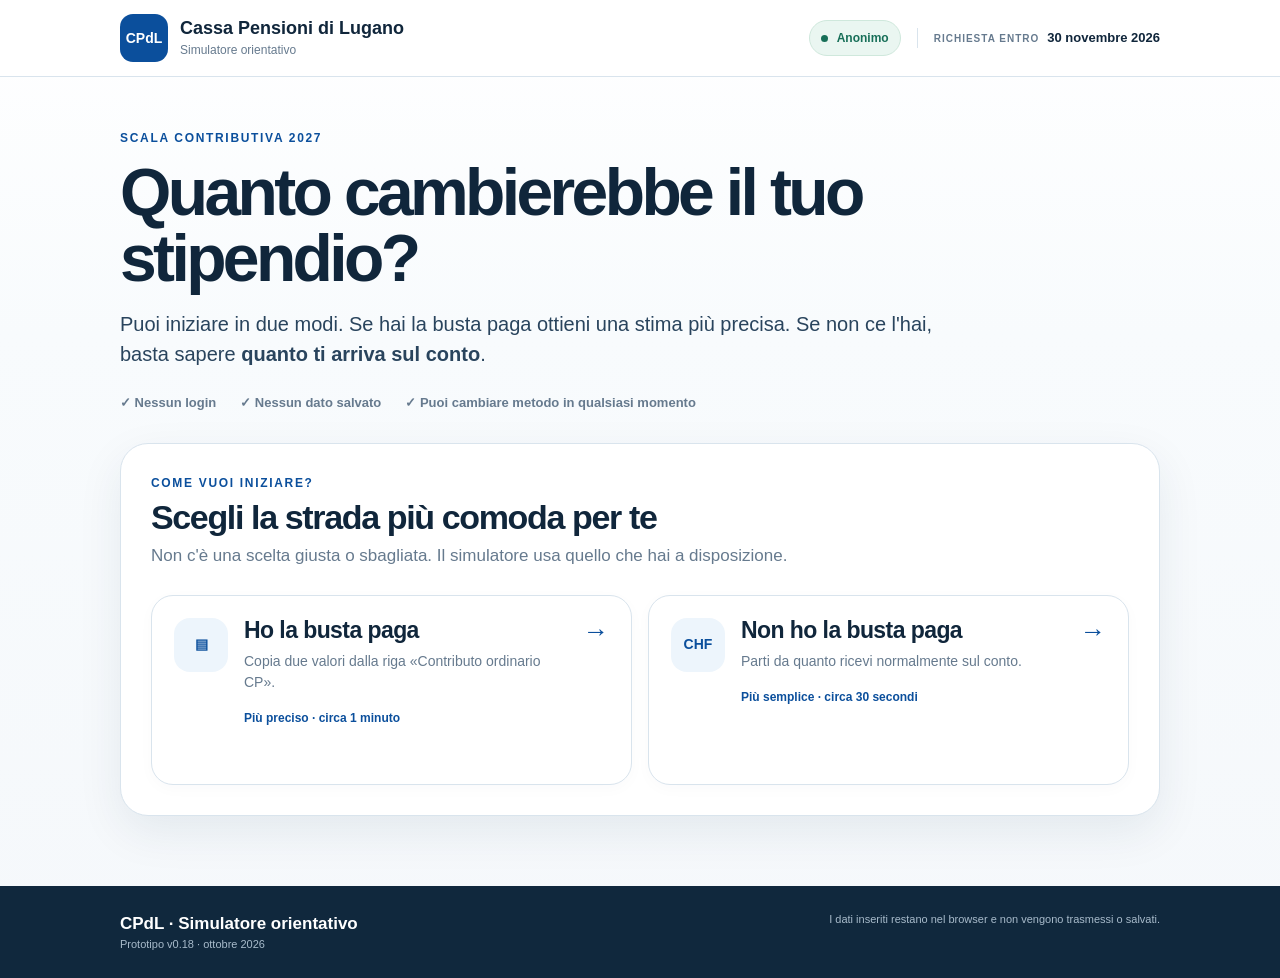
==== commit af512939: "Add files via upload" ====
--- a/index.html
+++ b/index.html
@@ -7,7 +7,7 @@
   <meta name="description" content="Simulatore orientativo CPdL per confrontare le scale contributive partendo dalla busta paga oppure da quanto ricevi sul conto.">
   <title>CPdL · Quanto cambia sullo stipendio?</title>
   <link rel="icon" href="assets/favicon.svg" type="image/svg+xml">
-  <link rel="stylesheet" href="assets/style.css?v=0.16.0">
+  <link rel="stylesheet" href="assets/style.css?v=0.18.0">
 </head>
 <body>
   <header class="site-header">
@@ -191,11 +191,20 @@
       <div class="scale-explainer">
         <strong>Le tre scale, in parole semplici</strong>
         <span><b>Scala 1</b> · standard</span>
-        <span><b>Scala 2</b> · versi di più alla pensione</span>
-        <span><b>Scala 3</b> · versi ancora di più alla pensione</span>
+        <span><b>Scala 2</b> · versi di più e aumenti la tua previdenza</span>
+        <span><b>Scala 3</b> · versi ancora di più e aumenti ulteriormente la tua previdenza</span>
       </div>
 
       <div class="scale-grid" id="scaleGrid" aria-live="polite"></div>
+
+      <div class="why-more-box">
+        <div class="why-more-icon" aria-hidden="true">+</div>
+        <div>
+          <strong>Pago di più. Ma a che pro?</strong>
+          <p>La differenza non è una spesa che scompare: con una scala più alta aumentano gli accrediti destinati al tuo avere di vecchiaia. Nel riepilogo qui sotto vedi insieme <b>quanto ti viene trattenuto in più</b>, <b>quanto potrebbe pesarti dopo le imposte</b> e <b>quanto in più destini alla tua previdenza</b>.</p>
+        </div>
+      </div>
+
       <div class="summary-panel" id="summaryPanel" aria-live="polite"></div>
 
       <section class="refine-card" id="refineSection" aria-labelledby="refine-title">
@@ -275,7 +284,7 @@
         <div>
           <span class="eyebrow light">Per la pensione futura</span>
           <h2 id="mypension-title">Vuoi sapere cosa cambia davvero sulla tua pensione?</h2>
-          <p>Qui capisci soprattutto l'effetto sullo stipendio. Per simulare le prestazioni future con i tuoi dati previdenziali reali usa <strong>MyPension</strong>.</p>
+          <p>Qui vedi quanto versi in più, quanto potrebbe pesarti dopo le imposte e quanto in più destini alla tua previdenza. Per tradurre tutto questo in <strong>capitale e prestazioni future</strong> usa MyPension con i tuoi dati reali.</p>
         </div>
         <a class="mypension-button" href="https://mypension.aon.ch/SSEmployeelugano/PROD/SFY100001B" target="_blank" rel="noopener">Apri MyPension <span aria-hidden="true">↗</span></a>
       </section>
@@ -297,11 +306,11 @@
 
   <footer class="site-footer">
     <div class="shell footer-inner">
-      <div><strong>CPdL · Simulatore orientativo</strong><span>Prototipo v0.16 · ottobre 2026</span></div>
+      <div><strong>CPdL · Simulatore orientativo</strong><span>Prototipo v0.18 · ottobre 2026</span></div>
       <p>I dati inseriti restano nel browser e non vengono trasmessi o salvati.</p>
     </div>
   </footer>
 
-  <script src="assets/app.js?v=0.16.0"></script>
+  <script src="assets/app.js?v=0.18.0"></script>
 </body>
 </html>
--- a/assets/style.css
+++ b/assets/style.css
@@ -163,3 +163,32 @@
   .fiscal-equal-card span,.fiscal-equal-after span{min-height:0!important}
   .fiscal-equal-card strong,.fiscal-equal-after strong{font-size:34px!important}
 }
+
+
+/* v0.17 - align the three scale cards visually and logically */
+.scale-grid{align-items:stretch}
+.scale-card{display:flex;flex-direction:column;height:100%;align-self:stretch}
+.scale-description{min-height:34px}
+.card-cost-pair{min-height:182px}
+.card-cost-pair.reference .card-cost-row strong{color:var(--ink)!important}
+.account-estimate{margin-top:14px;padding-top:12px;border-top:1px solid var(--line);min-height:120px}
+.simple-metrics{margin-top:auto}
+.card-action{margin-top:12px}
+@media(max-width:560px){
+  .card-cost-pair{min-height:0}
+  .account-estimate{min-height:0}
+}
+
+/* v0.18 - close the loop: cost today vs value added to previdenza */
+.card-cost-pair{min-height:252px}
+.pension-value-row{background:#f6f8fb!important;border-color:#d7e1ea!important}
+.pension-value-row small{display:block;margin-top:5px;color:var(--muted);font-size:10px;font-weight:800}
+.why-more-box{display:grid;grid-template-columns:auto 1fr;gap:14px;align-items:flex-start;margin:18px 0 16px;padding:16px 18px;border:1px solid #d4e2ee;background:#f4f8fc;border-radius:18px}
+.why-more-icon{width:34px;height:34px;border-radius:50%;background:var(--blue);color:#fff;display:grid;place-items:center;font-size:20px;font-weight:900;line-height:1}
+.why-more-box strong{display:block;font-size:15px;color:var(--ink)}
+.why-more-box p{margin:5px 0 0;color:var(--ink2);font-size:12px;line-height:1.5}
+.three-key-grid{grid-template-columns:repeat(3,1fr)!important}
+.pension-key-card small{display:block;margin-top:7px;color:var(--muted);font-size:11px;font-weight:850}
+.tax-explanation{margin-top:8px!important;font-size:12px!important;color:var(--muted)!important}
+@media(max-width:820px){.three-key-grid{grid-template-columns:1fr!important}}
+@media(max-width:560px){.card-cost-pair{min-height:0}.why-more-box{grid-template-columns:1fr;padding:15px}.why-more-icon{width:30px;height:30px;font-size:18px}}
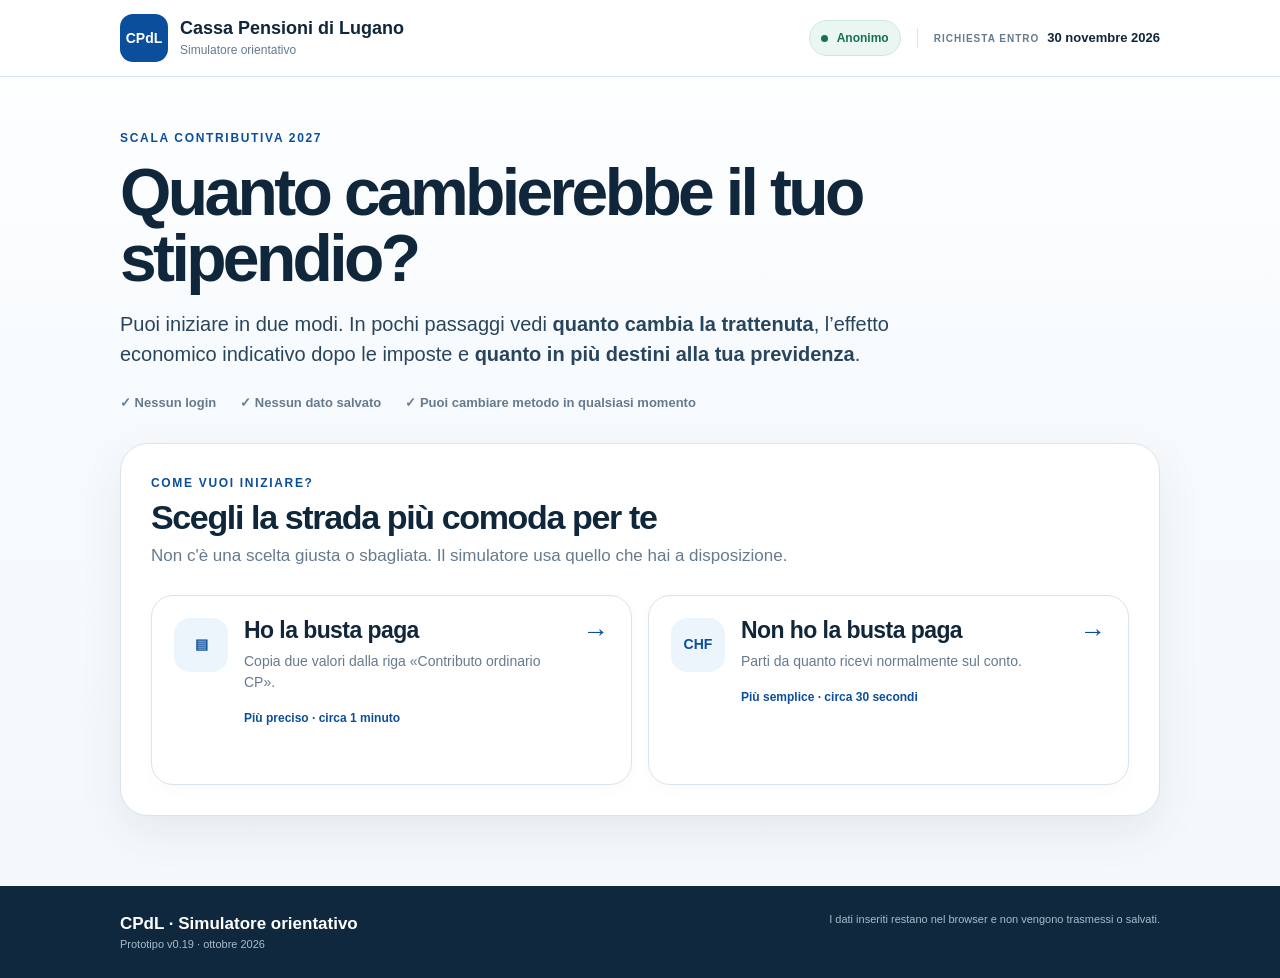
==== commit 42efec13: "Add files via upload" ====
--- a/index.html
+++ b/index.html
@@ -7,7 +7,7 @@
   <meta name="description" content="Simulatore orientativo CPdL per confrontare le scale contributive partendo dalla busta paga oppure da quanto ricevi sul conto.">
   <title>CPdL · Quanto cambia sullo stipendio?</title>
   <link rel="icon" href="assets/favicon.svg" type="image/svg+xml">
-  <link rel="stylesheet" href="assets/style.css?v=0.18.0">
+  <link rel="stylesheet" href="assets/style.css?v=0.19.0">
 </head>
 <body>
   <header class="site-header">
@@ -27,7 +27,7 @@
     <section class="hero shell">
       <span class="eyebrow">Scala contributiva 2027</span>
       <h1>Quanto cambierebbe il tuo stipendio?</h1>
-      <p>Puoi iniziare in due modi. Se hai la busta paga ottieni una stima più precisa. Se non ce l'hai, basta sapere <strong>quanto ti arriva sul conto</strong>.</p>
+      <p>Puoi iniziare in due modi. In pochi passaggi vedi <strong>quanto cambia la trattenuta</strong>, l’effetto economico indicativo dopo le imposte e <strong>quanto in più destini alla tua previdenza</strong>.</p>
       <div class="hero-points" aria-label="Caratteristiche del simulatore">
         <span>✓ Nessun login</span>
         <span>✓ Nessun dato salvato</span>
@@ -104,9 +104,9 @@
 
       <div class="simple-row">
         <label class="field compact-field">
-          <span>Quanti anni hai?</span>
-          <input id="startPayslipAge" type="number" inputmode="numeric" min="18" max="70" placeholder="es. 46">
-          <small>Ci aiuta a controllare la fascia contributiva.</small>
+          <span>Quanti anni compirai nel 2027?</span>
+          <input id="startPayslipAge" type="number" inputmode="numeric" min="18" max="70" placeholder="es. 47">
+          <small>La fascia contributiva 2027 vale per l’intero anno civile.</small>
         </label>
         <label class="field compact-field">
           <span>Quanto ricevi sul conto? <em>facoltativo</em></span>
@@ -134,7 +134,7 @@
         <div>
           <span class="step-kicker">Senza busta paga</span>
           <h2 id="bank-start-title">Parti da quello che sai</h2>
-          <p>Niente termini tecnici. Ti servono soltanto quanto ricevi sul conto e la tua età.</p>
+          <p>Niente termini tecnici. Ti servono quanto ricevi sul conto, l’età che compirai nel 2027 e il tuo grado d’occupazione.</p>
         </div>
       </div>
 
@@ -146,19 +146,45 @@
         </label>
 
         <label class="field big-field">
-          <span>Quanti anni hai?</span>
-          <input id="age" type="number" inputmode="numeric" min="18" max="70" placeholder="es. 46">
-          <small>Serve per capire quale fascia contributiva usare.</small>
+          <span>Quanti anni compirai nel 2027?</span>
+          <input id="age" type="number" inputmode="numeric" min="18" max="70" placeholder="es. 47">
+          <small>La fascia contributiva 2027 vale per tutto l’anno civile.</small>
+        </label>
+
+        <label class="field big-field span-2">
+          <span>A che percentuale lavori?</span>
+          <div class="money-input suffix"><input id="employmentRate" type="number" inputmode="decimal" min="1" max="100" step="1" placeholder="es. 100"><b>%</b></div>
+          <small>Serve perché il tetto della deduzione di coordinamento varia con il grado d’occupazione.</small>
         </label>
 
         <fieldset class="choice-field">
-          <legend>Hai la tredicesima?</legend>
-          <div class="choice-row" role="radiogroup" aria-label="Tredicesima">
-            <label><input type="radio" name="salaryMonths" value="13"><span>Sì</span></label>
-            <label><input type="radio" name="salaryMonths" value="12"><span>No</span></label>
-            <label><input type="radio" name="salaryMonths" value="unknown" checked><span>Non lo so</span></label>
-          </div>
-          <small>Se non lo sai, per la prima stima useremo 13 mensilità.</small>
+          <legend>Quante mensilità ricevi?</legend>
+          <div class="choice-row" role="radiogroup" aria-label="Mensilità salariali">
+            <label><input type="radio" name="salaryMonths" value="13" checked><span>13</span></label>
+            <label><input type="radio" name="salaryMonths" value="12"><span>12</span></label>
+          </div>
+          <small>Per i collaboratori ROCCL la situazione ordinaria è 13 mensilità; alcune categorie ne hanno 12.</small>
+        </fieldset>
+
+        <fieldset class="choice-field">
+          <legend>Sai quale scala contributiva hai oggi?</legend>
+          <div class="choice-row" role="radiogroup" aria-label="Scala contributiva attuale">
+            <label><input type="radio" name="bankCurrentScale" value="1"><span>Scala 1</span></label>
+            <label><input type="radio" name="bankCurrentScale" value="2"><span>Scala 2</span></label>
+            <label><input type="radio" name="bankCurrentScale" value="3"><span>Scala 3</span></label>
+            <label><input type="radio" name="bankCurrentScale" value="unknown" checked><span>Non lo so</span></label>
+          </div>
+          <small>Se non lo sai useremo la Scala 1 come riferimento, perché è la scala standard.</small>
+        </fieldset>
+
+        <fieldset class="choice-field">
+          <legend>Sei soggetto all’imposta alla fonte?</legend>
+          <div class="choice-row" role="radiogroup" aria-label="Imposta alla fonte">
+            <label><input type="radio" name="bankSourceTax" value="no"><span>No</span></label>
+            <label><input type="radio" name="bankSourceTax" value="yes"><span>Sì</span></label>
+            <label><input type="radio" name="bankSourceTax" value="unknown" checked><span>Non lo so</span></label>
+          </div>
+          <small>Se sei alla fonte, il solo netto non permette di ricostruire in modo affidabile la Base CP: è preferibile usare la busta paga.</small>
         </fieldset>
       </div>
 
@@ -188,11 +214,13 @@
         <p id="assumptionText"><strong>Stima orientativa.</strong> Puoi renderla più precisa aggiungendo i dati della busta paga.</p>
       </div>
 
+      <div class="rate-context" id="rateContext" aria-live="polite"></div>
+
       <div class="scale-explainer">
         <strong>Le tre scale, in parole semplici</strong>
         <span><b>Scala 1</b> · standard</span>
-        <span><b>Scala 2</b> · versi di più e aumenti la tua previdenza</span>
-        <span><b>Scala 3</b> · versi ancora di più e aumenti ulteriormente la tua previdenza</span>
+        <span><b>Scala 2</b> · +2 punti rispetto alla Scala 1</span>
+        <span><b>Scala 3</b> · +4 punti rispetto alla Scala 1</span>
       </div>
 
       <div class="scale-grid" id="scaleGrid" aria-live="polite"></div>
@@ -260,23 +288,24 @@
           <div class="step-badge">3</div>
           <div>
             <span class="step-kicker">Facoltativo</span>
-            <h2 id="tax-title">Vuoi vedere anche l'effetto sulle imposte?</h2>
-            <p>Facciamo un calcolo approssimativo del possibile risparmio d'imposta. Non è un calcolo ufficiale delle imposte.</p>
-          </div>
-        </div>
-        <div class="tax-summary">
-          <div><span>Risparmio d'imposta indicativo sulla scala selezionata</span><strong id="taxSavingOut">–</strong><small id="taxSavingNote">Seleziona una scala diversa da quella di riferimento.</small></div>
-          <button type="button" class="secondary-button" id="taxMoreButton">Rendi la stima sulle imposte più precisa</button>
+            <h2 id="tax-title">Vuoi controllare la stima sulle imposte?</h2>
+            <p>Il valore mostrato sopra è un ordine di grandezza, non un calcolo fiscale ufficiale. Se sei soggetto all’imposta alla fonte è importante indicarlo qui.</p>
+          </div>
+        </div>
+        <div class="tax-summary tax-summary-v019">
+          <div><span>Effetto fiscale indicativo sulla scala selezionata</span><strong id="taxSavingOut">–</strong><small id="taxSavingNote">Seleziona una scala diversa da quella di riferimento.</small></div>
+          <label class="quick-tax-field"><span>Imposta alla fonte?</span><select id="sourceTax"><option value="unknown">Non lo so</option><option value="no">No</option><option value="yes">Sì</option></select></label>
+          <button type="button" class="secondary-button" id="taxMoreButton">Affina l’ordine di grandezza</button>
         </div>
         <div class="tax-detail" id="taxDetail" hidden>
           <div class="form-grid cols-2">
-            <label class="field"><span>Comune di domicilio</span><select id="municipality"><option value="lugano">Lugano</option><option value="other">Altro Comune ticinese</option><option value="outside">Fuori Ticino</option></select></label>
-            <label class="field"><span>Stato civile</span><select id="marital"><option value="single">Celibe / nubile / separato</option><option value="married">Coniugato/a</option></select></label>
-            <label class="field"><span>Figli a carico</span><select id="children"><option value="0">Nessuno</option><option value="1">1</option><option value="2">2</option><option value="3">3 o più</option></select></label>
-            <label class="field"><span>Imposta alla fonte</span><select id="sourceTax"><option value="no">No</option><option value="yes">Sì</option></select></label>
-            <label class="field" id="spouseWrap" hidden><span>Reddito annuo indicativo del coniuge</span><select id="spouseIncome"><option value="0">Nessun reddito</option><option value="30000">Fino a CHF 50'000</option><option value="75000">CHF 50'000–100'000</option><option value="125000">Oltre CHF 100'000</option></select></label>
-          </div>
-          <div class="model-warning"><strong>Stima indicativa delle imposte.</strong> Le imposte personali dipendono da molti fattori. Questi dati servono solo ad affinare l'ordine di grandezza.</div>
+            <label class="field">
+              <span>Aliquota marginale indicativa <em>facoltativo</em></span>
+              <div class="money-input suffix"><input id="marginalTaxRate" type="number" inputmode="decimal" min="5" max="50" step="0.5" placeholder="es. 25"><b>%</b></div>
+              <small>Se non la conosci, lascia vuoto: useremo una stima automatica molto semplice.</small>
+            </label>
+          </div>
+          <div class="model-warning"><strong>Stima indicativa, non calcolo fiscale.</strong> Il risparmio effettivo dipende dalla situazione personale. Per chi è soggetto all’imposta alla fonte il simulatore non applica un risparmio fiscale alla maggiore deduzione CP.</div>
         </div>
       </section>
 
@@ -292,8 +321,10 @@
       <details class="technical-notes">
         <summary>Informazioni tecniche e limiti della simulazione</summary>
         <div>
-          <p>Se parti dal conto, la prima stima ricostruisce indicativamente la situazione usando i parametri disponibili per il 2026. Se parti dalla busta paga e inserisci almeno due dati della riga CP, il calcolo della trattenuta è molto più preciso.</p>
-          <p>I parametri 2027 possono cambiare. Il risultato non costituisce una conferma salariale, un calcolo ufficiale delle imposte o una simulazione previdenziale ufficiale. Per la simulazione delle prestazioni future fa stato MyPension.</p>
+          <p><strong>Regole CP considerate.</strong> Per i collaboratori ROCCL lo stipendio annuo è normalmente su 13 mensilità, mentre la contribuzione CP viene ripartita su 12 mesi. La fascia d’età vale per l’intero anno civile. Nel calcolo CP entra lo stipendio annuale; la deduzione di coordinamento è pari al 35% dello stipendio annuo, con tetto massimo proporzionato al grado d’occupazione.</p>
+          <p><strong>Parametri oggi disponibili.</strong> Soglia d’entrata CHF 20’160, salario assicurato minimo CHF 13’200 e deduzione di coordinamento massima CHF 26’460 sono valori basati sui parametri attualmente disponibili e possono cambiare per il 2027. Anche le aliquote o altre regole possono essere aggiornate in caso di modifica del regolamento.</p>
+          <p><strong>Stima dal conto.</strong> La ricostruzione usa AVS 5.30%, AD 1.10% e INP 1.13%; AD e INP sono calcolati fino a CHF 12’350 mensili. Per i docenti l’INP può differire. Se sei soggetto all’imposta alla fonte, il solo netto non consente una ricostruzione affidabile della Base CP: usa preferibilmente la busta paga.</p>
+          <p><strong>Stima da busta paga.</strong> Il calcolo assume che Base CP, stipendio e grado d’occupazione restino invariati nel 2027. Se cambiano, il risultato deve essere ricalcolato. I casi di permanenza assicurativa oltre l’età di riferimento AVS possono seguire regole particolari e non sono modellati qui. Il risultato non costituisce una conferma salariale, un calcolo ufficiale delle imposte o una simulazione previdenziale ufficiale. Per le prestazioni future fa stato MyPension.</p>
         </div>
       </details>
 
@@ -306,11 +337,11 @@
 
   <footer class="site-footer">
     <div class="shell footer-inner">
-      <div><strong>CPdL · Simulatore orientativo</strong><span>Prototipo v0.18 · ottobre 2026</span></div>
+      <div><strong>CPdL · Simulatore orientativo</strong><span>Prototipo v0.19 · ottobre 2026</span></div>
       <p>I dati inseriti restano nel browser e non vengono trasmessi o salvati.</p>
     </div>
   </footer>
 
-  <script src="assets/app.js?v=0.18.0"></script>
+  <script src="assets/app.js?v=0.19.0"></script>
 </body>
 </html>
--- a/assets/style.css
+++ b/assets/style.css
@@ -192,3 +192,44 @@
 .tax-explanation{margin-top:8px!important;font-size:12px!important;color:var(--muted)!important}
 @media(max-width:820px){.three-key-grid{grid-template-columns:1fr!important}}
 @media(max-width:560px){.card-cost-pair{min-height:0}.why-more-box{grid-template-columns:1fr;padding:15px}.why-more-icon{width:30px;height:30px;font-size:18px}}
+
+/* v0.19 - HR validated rules, 2027 age logic, cleaner tax handling */
+.span-2{grid-column:1/-1}
+.rate-context{display:flex;gap:12px;align-items:flex-start;margin:20px 0 10px;padding:13px 15px;border:1px solid #d3e1ed;background:#f5f9fc;border-radius:15px}
+.rate-context-icon{flex:0 0 auto;min-width:48px;height:30px;border-radius:9px;background:var(--blue);color:#fff;display:grid;place-items:center;font-size:10px;font-weight:950;letter-spacing:.06em}
+.rate-context p{margin:2px 0 0;color:var(--ink2);font-size:12px;line-height:1.5}
+.scale-description{min-height:48px}
+.card-cost-pair{min-height:274px}
+.card-cost-row.tax-unavailable{background:#f8fafc!important;border-style:dashed!important}
+.card-cost-row>strong.text-result,.fiscal-equal-card>strong.text-result{font-size:20px!important;letter-spacing:-.02em!important;line-height:1.1!important}
+.account-estimate small{display:block;color:var(--muted);font-size:9.5px;line-height:1.35;margin-top:6px}
+.reference-summary{background:#f8fafc;border:1px solid var(--line);border-radius:16px;padding:18px 20px;margin-bottom:16px}
+.reference-summary strong{display:block;font-size:18px;color:var(--ink)}
+.reference-summary p{margin:6px 0 0;color:var(--muted);font-size:12px;line-height:1.5}
+.fiscal-equal-card small{display:block;margin-top:8px;color:var(--muted)!important;font-size:10px!important;font-weight:750!important;line-height:1.35!important}
+.fiscal-equal-card.tax-unavailable{border-style:dashed!important}
+.tax-summary-v019{display:grid;grid-template-columns:minmax(0,1fr) auto auto;align-items:center;gap:14px}
+.quick-tax-field{display:flex;flex-direction:column;gap:5px;min-width:150px}
+.quick-tax-field span{font-size:10px;color:var(--muted);font-weight:850;text-transform:uppercase;letter-spacing:.06em}
+.quick-tax-field select{min-height:42px;border:1.5px solid var(--line2);border-radius:11px;background:#fff;padding:0 10px;font-size:12px;font-weight:800;outline:none}
+.quick-tax-field select:focus{border-color:var(--blue);box-shadow:0 0 0 4px rgba(11,79,156,.09)}
+.tax-detail .cols-2{grid-template-columns:minmax(0,520px)}
+.technical-notes strong{color:var(--ink2)}
+
+@media(max-width:900px){
+  .tax-summary-v019{grid-template-columns:1fr 1fr}
+  .tax-summary-v019>div{grid-column:1/-1}
+}
+@media(max-width:820px){
+  .span-2{grid-column:auto}
+  .scale-description{min-height:0}
+  .card-cost-pair{min-height:0}
+}
+@media(max-width:560px){
+  .rate-context{padding:12px;gap:10px}
+  .rate-context-icon{min-width:44px}
+  .tax-summary-v019{grid-template-columns:1fr}
+  .tax-summary-v019>div{grid-column:auto}
+  .quick-tax-field{width:100%}
+  .quick-tax-field select{width:100%;min-height:50px}
+}
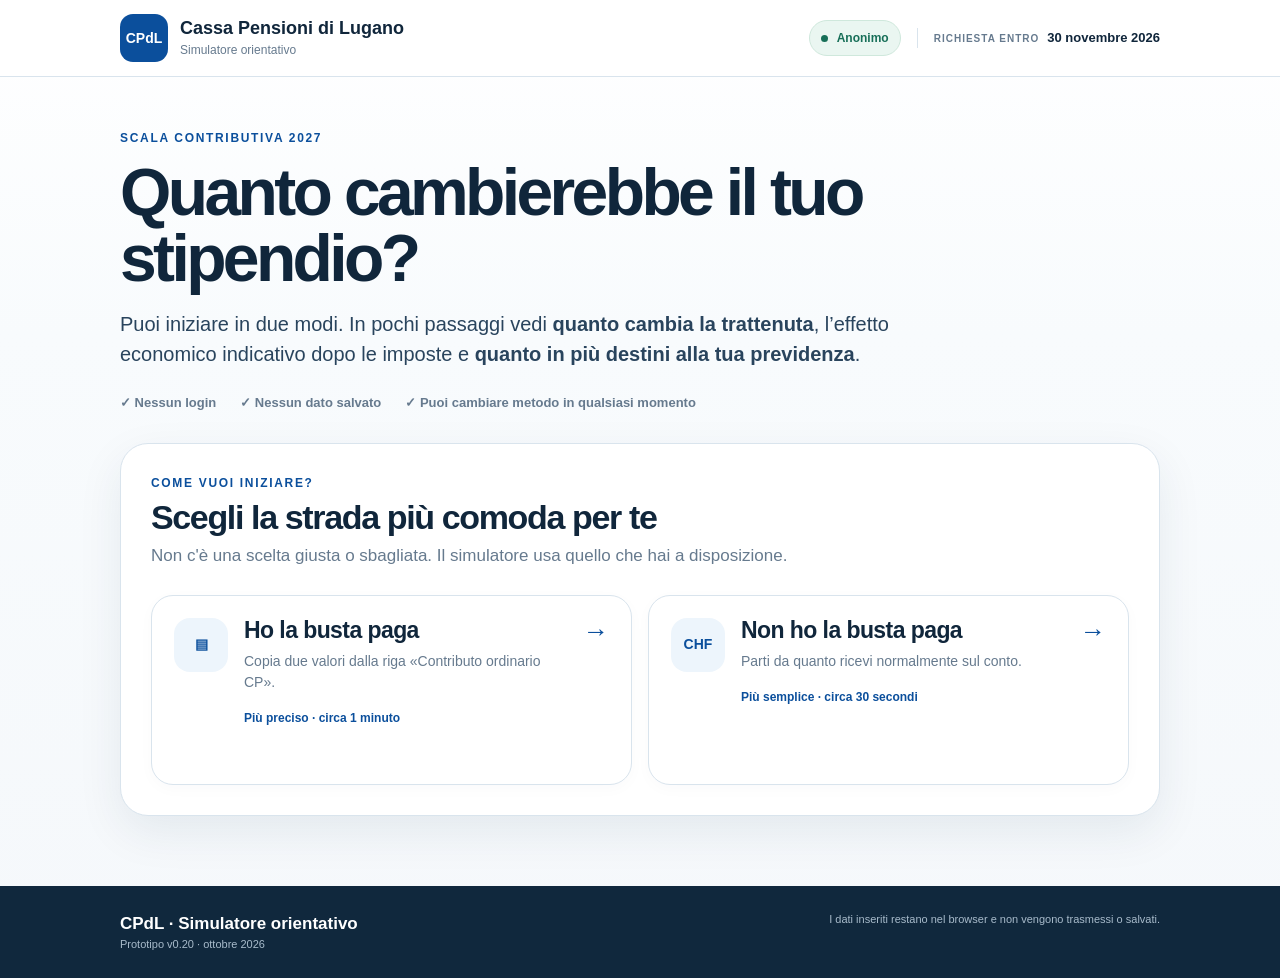
==== commit 2f9f753b: "Add files via upload" ====
--- a/index.html
+++ b/index.html
@@ -7,7 +7,7 @@
   <meta name="description" content="Simulatore orientativo CPdL per confrontare le scale contributive partendo dalla busta paga oppure da quanto ricevi sul conto.">
   <title>CPdL · Quanto cambia sullo stipendio?</title>
   <link rel="icon" href="assets/favicon.svg" type="image/svg+xml">
-  <link rel="stylesheet" href="assets/style.css?v=0.19.0">
+  <link rel="stylesheet" href="assets/style.css?v=0.20.0">
 </head>
 <body>
   <header class="site-header">
@@ -324,7 +324,7 @@
           <p><strong>Regole CP considerate.</strong> Per i collaboratori ROCCL lo stipendio annuo è normalmente su 13 mensilità, mentre la contribuzione CP viene ripartita su 12 mesi. La fascia d’età vale per l’intero anno civile. Nel calcolo CP entra lo stipendio annuale; la deduzione di coordinamento è pari al 35% dello stipendio annuo, con tetto massimo proporzionato al grado d’occupazione.</p>
           <p><strong>Parametri oggi disponibili.</strong> Soglia d’entrata CHF 20’160, salario assicurato minimo CHF 13’200 e deduzione di coordinamento massima CHF 26’460 sono valori basati sui parametri attualmente disponibili e possono cambiare per il 2027. Anche le aliquote o altre regole possono essere aggiornate in caso di modifica del regolamento.</p>
           <p><strong>Stima dal conto.</strong> La ricostruzione usa AVS 5.30%, AD 1.10% e INP 1.13%; AD e INP sono calcolati fino a CHF 12’350 mensili. Per i docenti l’INP può differire. Se sei soggetto all’imposta alla fonte, il solo netto non consente una ricostruzione affidabile della Base CP: usa preferibilmente la busta paga.</p>
-          <p><strong>Stima da busta paga.</strong> Il calcolo assume che Base CP, stipendio e grado d’occupazione restino invariati nel 2027. Se cambiano, il risultato deve essere ricalcolato. I casi di permanenza assicurativa oltre l’età di riferimento AVS possono seguire regole particolari e non sono modellati qui. Il risultato non costituisce una conferma salariale, un calcolo ufficiale delle imposte o una simulazione previdenziale ufficiale. Per le prestazioni future fa stato MyPension.</p>
+          <p><strong>Stima da busta paga.</strong> La Base CP indicata in busta paga può essere usata direttamente se stipendio e grado d’occupazione restano invariati. La fascia d’età 2027 viene invece aggiornata automaticamente in base all’anno civile. Se nel 2027 cambiano stipendio o grado d’occupazione, la Base CP deve essere ricalcolata. I casi di permanenza assicurativa oltre l’età di riferimento AVS possono seguire regole particolari e non sono modellati qui. Il risultato non costituisce una conferma salariale, un calcolo ufficiale delle imposte o una simulazione previdenziale ufficiale. Per le prestazioni future fa stato MyPension.</p>
         </div>
       </details>
 
@@ -337,11 +337,11 @@
 
   <footer class="site-footer">
     <div class="shell footer-inner">
-      <div><strong>CPdL · Simulatore orientativo</strong><span>Prototipo v0.19 · ottobre 2026</span></div>
+      <div><strong>CPdL · Simulatore orientativo</strong><span>Prototipo v0.20 · ottobre 2026</span></div>
       <p>I dati inseriti restano nel browser e non vengono trasmessi o salvati.</p>
     </div>
   </footer>
 
-  <script src="assets/app.js?v=0.19.0"></script>
+  <script src="assets/app.js?v=0.20.0"></script>
 </body>
 </html>
--- a/assets/style.css
+++ b/assets/style.css
@@ -193,7 +193,7 @@
 @media(max-width:820px){.three-key-grid{grid-template-columns:1fr!important}}
 @media(max-width:560px){.card-cost-pair{min-height:0}.why-more-box{grid-template-columns:1fr;padding:15px}.why-more-icon{width:30px;height:30px;font-size:18px}}
 
-/* v0.19 - HR validated rules, 2027 age logic, cleaner tax handling */
+/* v0.20 - HR validated rules, 2027 age logic, cleaner tax handling */
 .span-2{grid-column:1/-1}
 .rate-context{display:flex;gap:12px;align-items:flex-start;margin:20px 0 10px;padding:13px 15px;border:1px solid #d3e1ed;background:#f5f9fc;border-radius:15px}
 .rate-context-icon{flex:0 0 auto;min-width:48px;height:30px;border-radius:9px;background:var(--blue);color:#fff;display:grid;place-items:center;font-size:10px;font-weight:950;letter-spacing:.06em}
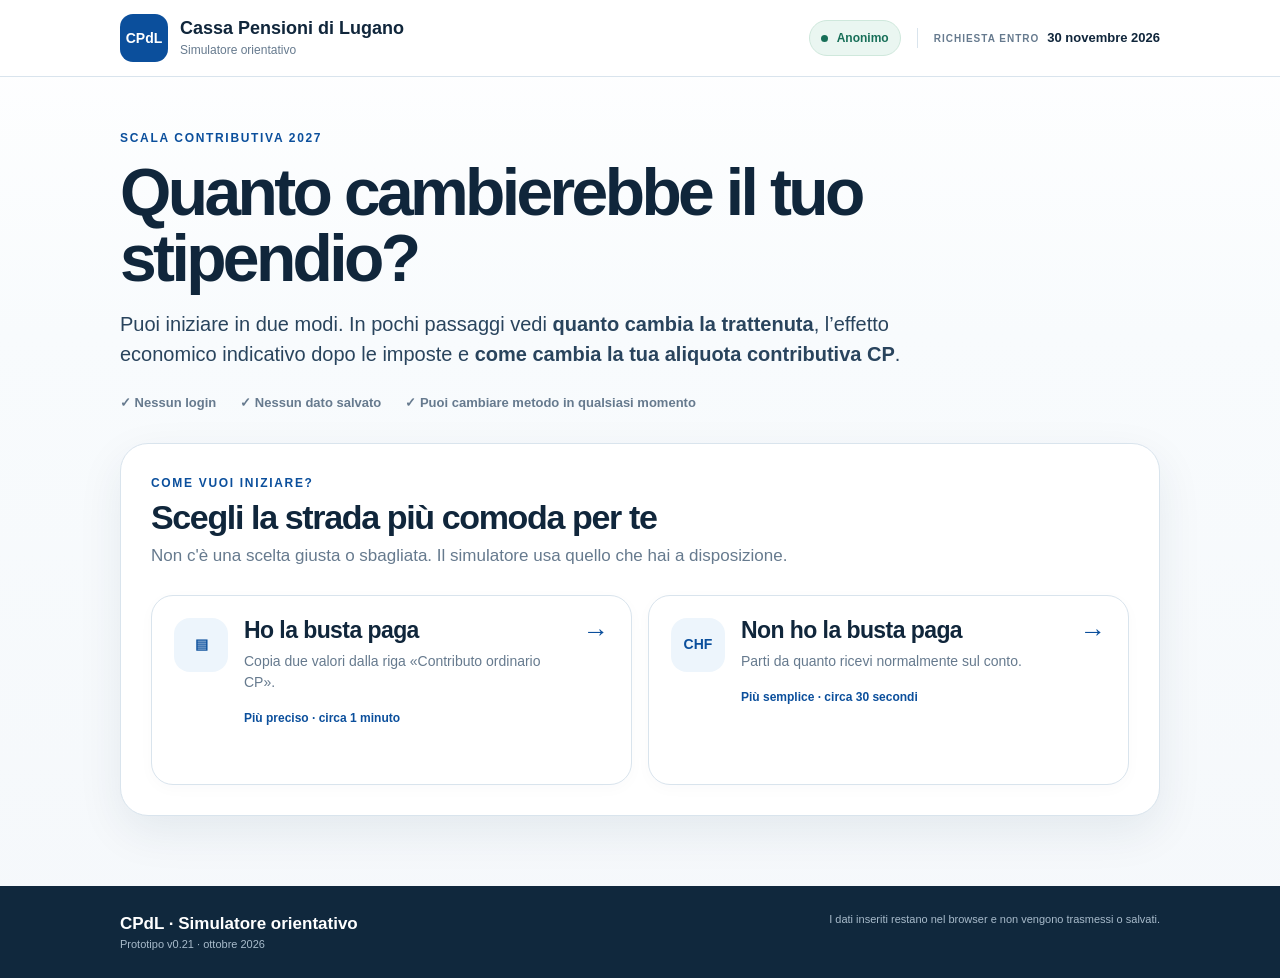
==== commit a2d30a17: "Add files via upload" ====
--- a/index.html
+++ b/index.html
@@ -7,7 +7,7 @@
   <meta name="description" content="Simulatore orientativo CPdL per confrontare le scale contributive partendo dalla busta paga oppure da quanto ricevi sul conto.">
   <title>CPdL · Quanto cambia sullo stipendio?</title>
   <link rel="icon" href="assets/favicon.svg" type="image/svg+xml">
-  <link rel="stylesheet" href="assets/style.css?v=0.20.0">
+  <link rel="stylesheet" href="assets/style.css?v=0.21.0">
 </head>
 <body>
   <header class="site-header">
@@ -27,7 +27,7 @@
     <section class="hero shell">
       <span class="eyebrow">Scala contributiva 2027</span>
       <h1>Quanto cambierebbe il tuo stipendio?</h1>
-      <p>Puoi iniziare in due modi. In pochi passaggi vedi <strong>quanto cambia la trattenuta</strong>, l’effetto economico indicativo dopo le imposte e <strong>quanto in più destini alla tua previdenza</strong>.</p>
+      <p>Puoi iniziare in due modi. In pochi passaggi vedi <strong>quanto cambia la trattenuta</strong>, l’effetto economico indicativo dopo le imposte e <strong>come cambia la tua aliquota contributiva CP</strong>.</p>
       <div class="hero-points" aria-label="Caratteristiche del simulatore">
         <span>✓ Nessun login</span>
         <span>✓ Nessun dato salvato</span>
@@ -229,7 +229,7 @@
         <div class="why-more-icon" aria-hidden="true">+</div>
         <div>
           <strong>Pago di più. Ma a che pro?</strong>
-          <p>La differenza non è una spesa che scompare: con una scala più alta aumentano gli accrediti destinati al tuo avere di vecchiaia. Nel riepilogo qui sotto vedi insieme <b>quanto ti viene trattenuto in più</b>, <b>quanto potrebbe pesarti dopo le imposte</b> e <b>quanto in più destini alla tua previdenza</b>.</p>
+          <p>Con una scala più alta aumenta la tua aliquota contributiva CP. Nel riepilogo vedi insieme <b>quanto ti viene trattenuto in più</b>, <b>quanto potrebbe pesarti dopo le imposte</b> e <b>come cambia la tua aliquota contributiva</b>. Il simulatore non prevede capitale o rendita futura: per questo servono i tuoi dati previdenziali completi.</p>
         </div>
       </div>
 
@@ -313,9 +313,12 @@
         <div>
           <span class="eyebrow light">Per la pensione futura</span>
           <h2 id="mypension-title">Vuoi sapere cosa cambia davvero sulla tua pensione?</h2>
-          <p>Qui vedi quanto versi in più, quanto potrebbe pesarti dopo le imposte e quanto in più destini alla tua previdenza. Per tradurre tutto questo in <strong>capitale e prestazioni future</strong> usa MyPension con i tuoi dati reali.</p>
-        </div>
-        <a class="mypension-button" href="https://mypension.aon.ch/SSEmployeelugano/PROD/SFY100001B" target="_blank" rel="noopener">Apri MyPension <span aria-hidden="true">↗</span></a>
+          <p>Qui vedi l’effetto immediato sullo stipendio e sulla tua aliquota contributiva. Per tradurre questa scelta in <strong>capitale, rendita e prestazioni future</strong> servono i tuoi dati previdenziali completi: usa MyPension oppure rivolgiti alla Cassa Pensioni di Lugano.</p>
+        </div>
+        <div class="mypension-actions">
+          <a class="mypension-button" href="https://mypension.aon.ch/SSEmployeelugano/PROD/SFY100001B" target="_blank" rel="noopener">Apri MyPension <span aria-hidden="true">↗</span></a>
+          <a class="mypension-button secondary-contact" href="mailto:cassapensioni@lugano.ch">Contatta la Cassa Pensioni</a>
+        </div>
       </section>
 
       <details class="technical-notes">
@@ -324,7 +327,9 @@
           <p><strong>Regole CP considerate.</strong> Per i collaboratori ROCCL lo stipendio annuo è normalmente su 13 mensilità, mentre la contribuzione CP viene ripartita su 12 mesi. La fascia d’età vale per l’intero anno civile. Nel calcolo CP entra lo stipendio annuale; la deduzione di coordinamento è pari al 35% dello stipendio annuo, con tetto massimo proporzionato al grado d’occupazione.</p>
           <p><strong>Parametri oggi disponibili.</strong> Soglia d’entrata CHF 20’160, salario assicurato minimo CHF 13’200 e deduzione di coordinamento massima CHF 26’460 sono valori basati sui parametri attualmente disponibili e possono cambiare per il 2027. Anche le aliquote o altre regole possono essere aggiornate in caso di modifica del regolamento.</p>
           <p><strong>Stima dal conto.</strong> La ricostruzione usa AVS 5.30%, AD 1.10% e INP 1.13%; AD e INP sono calcolati fino a CHF 12’350 mensili. Per i docenti l’INP può differire. Se sei soggetto all’imposta alla fonte, il solo netto non consente una ricostruzione affidabile della Base CP: usa preferibilmente la busta paga.</p>
-          <p><strong>Stima da busta paga.</strong> La Base CP indicata in busta paga può essere usata direttamente se stipendio e grado d’occupazione restano invariati. La fascia d’età 2027 viene invece aggiornata automaticamente in base all’anno civile. Se nel 2027 cambiano stipendio o grado d’occupazione, la Base CP deve essere ricalcolata. I casi di permanenza assicurativa oltre l’età di riferimento AVS possono seguire regole particolari e non sono modellati qui. Il risultato non costituisce una conferma salariale, un calcolo ufficiale delle imposte o una simulazione previdenziale ufficiale. Per le prestazioni future fa stato MyPension.</p>
+          <p><strong>Stima da busta paga.</strong> La Base CP indicata in busta paga può essere usata direttamente se stipendio e grado d’occupazione restano invariati. La fascia d’età 2027 viene aggiornata automaticamente in base all’anno civile. Se nel 2027 cambiano stipendio o grado d’occupazione, la Base CP deve essere ricalcolata. I casi di permanenza assicurativa oltre l’età di riferimento AVS possono seguire regole particolari e non sono modellati qui.</p>
+          <p><strong>Limite previdenziale.</strong> Il simulatore confronta contributi e aliquote, ma non calcola né promette l’aumento del capitale, della rendita o di altre prestazioni future. Per simulazioni personali e precise fanno stato MyPension e le indicazioni della Cassa Pensioni di Lugano.</p>
+          <p><strong>Avvertenza generale.</strong> Il risultato è orientativo e non costituisce una conferma salariale, un calcolo ufficiale delle imposte o una simulazione previdenziale ufficiale.</p>
         </div>
       </details>
 
@@ -337,11 +342,11 @@
 
   <footer class="site-footer">
     <div class="shell footer-inner">
-      <div><strong>CPdL · Simulatore orientativo</strong><span>Prototipo v0.20 · ottobre 2026</span></div>
+      <div><strong>CPdL · Simulatore orientativo</strong><span>Prototipo v0.21 · ottobre 2026</span></div>
       <p>I dati inseriti restano nel browser e non vengono trasmessi o salvati.</p>
     </div>
   </footer>
 
-  <script src="assets/app.js?v=0.20.0"></script>
+  <script src="assets/app.js?v=0.21.0"></script>
 </body>
 </html>
--- a/assets/style.css
+++ b/assets/style.css
@@ -233,3 +233,23 @@
   .quick-tax-field{width:100%}
   .quick-tax-field select{width:100%;min-height:50px}
 }
+
+/* v0.21 - third decision signal = contribution rate, not duplicated money */
+.pension-value-row .rate-result,
+.pension-key-card .rate-result{
+  font-size:clamp(20px,2.25vw,29px)!important;
+  letter-spacing:-.035em!important;
+  white-space:nowrap;
+}
+.card-pension-note{font-size:10px;color:var(--muted);line-height:1.4;padding:3px 2px 0}
+.card-pension-note strong{color:var(--ink2);font-weight:900}
+.pension-explanation{margin-top:8px!important;font-size:12px!important;color:var(--ink2)!important}
+.mypension-actions{display:flex;gap:10px;flex-wrap:wrap;justify-content:flex-end}
+.mypension-button.secondary-contact{background:transparent;color:#fff;border:1px solid rgba(255,255,255,.45)}
+.mypension-button.secondary-contact:hover{background:rgba(255,255,255,.08)}
+@media(max-width:820px){.mypension-actions{justify-content:flex-start}}
+@media(max-width:560px){
+  .pension-value-row .rate-result,.pension-key-card .rate-result{font-size:22px!important;white-space:normal}
+  .mypension-actions{width:100%;flex-direction:column}
+  .mypension-actions .mypension-button{width:100%}
+}
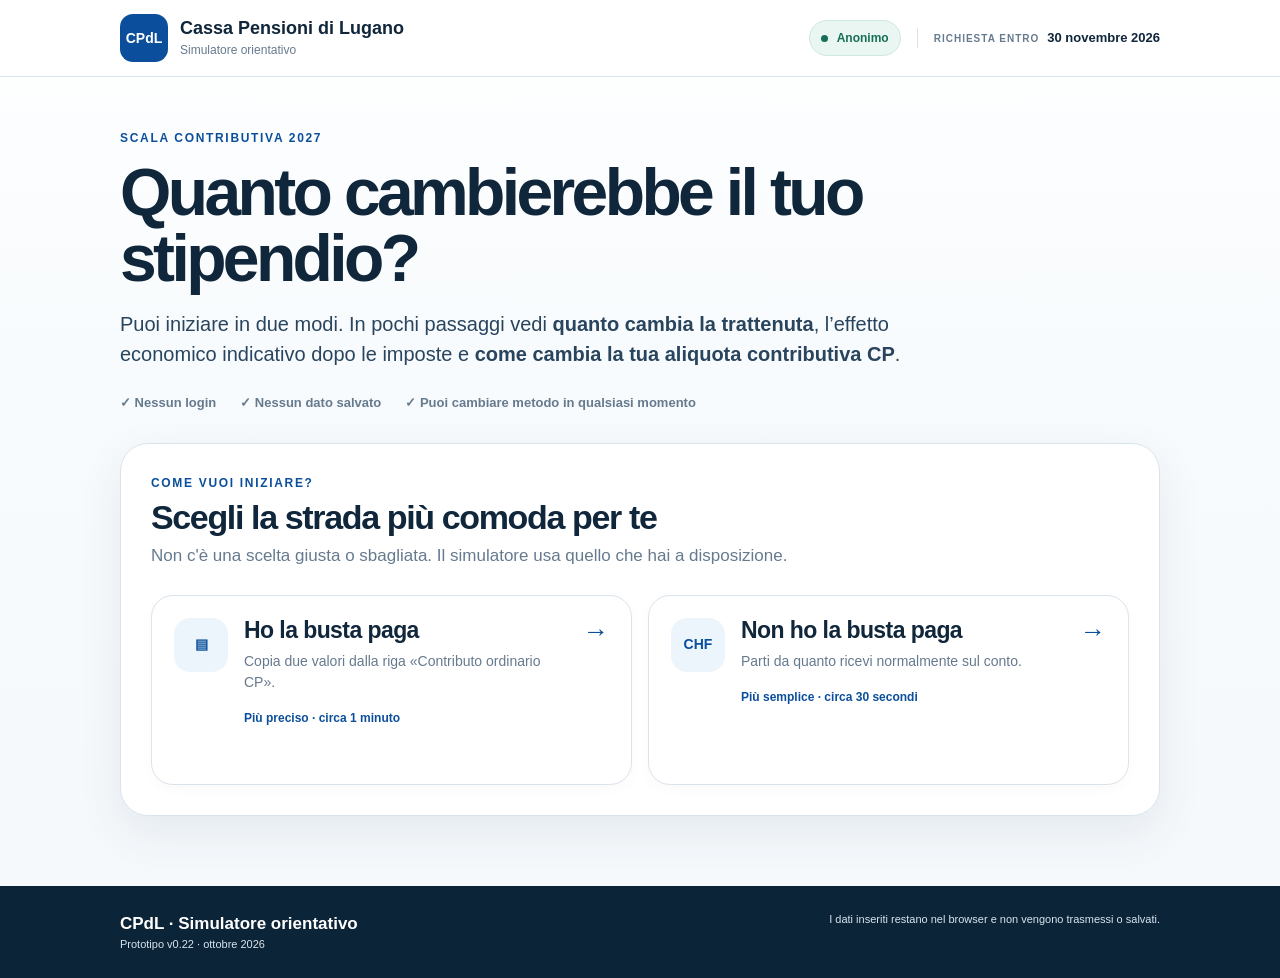
==== commit a7141070: "Add files via upload" ====
--- a/index.html
+++ b/index.html
@@ -7,7 +7,7 @@
   <meta name="description" content="Simulatore orientativo CPdL per confrontare le scale contributive partendo dalla busta paga oppure da quanto ricevi sul conto.">
   <title>CPdL · Quanto cambia sullo stipendio?</title>
   <link rel="icon" href="assets/favicon.svg" type="image/svg+xml">
-  <link rel="stylesheet" href="assets/style.css?v=0.21.0">
+  <link rel="stylesheet" href="assets/style.css?v=0.22.0">
 </head>
 <body>
   <header class="site-header">
@@ -229,7 +229,7 @@
         <div class="why-more-icon" aria-hidden="true">+</div>
         <div>
           <strong>Pago di più. Ma a che pro?</strong>
-          <p>Con una scala più alta aumenta la tua aliquota contributiva CP. Nel riepilogo vedi insieme <b>quanto ti viene trattenuto in più</b>, <b>quanto potrebbe pesarti dopo le imposte</b> e <b>come cambia la tua aliquota contributiva</b>. Il simulatore non prevede capitale o rendita futura: per questo servono i tuoi dati previdenziali completi.</p>
+          <p>Con una scala più alta versi di più alla CP. Nel riepilogo vedi insieme <b>quanto ti viene trattenuto in più</b>, <b>quanto potrebbe pesarti dopo le imposte</b> e una <b>proiezione indicativa dei maggiori contributi nel tempo</b>. La proiezione non è una previsione del capitale o della rendita futura: per questo servono i tuoi dati previdenziali completi.</p>
         </div>
       </div>
 
@@ -313,7 +313,7 @@
         <div>
           <span class="eyebrow light">Per la pensione futura</span>
           <h2 id="mypension-title">Vuoi sapere cosa cambia davvero sulla tua pensione?</h2>
-          <p>Qui vedi l’effetto immediato sullo stipendio e sulla tua aliquota contributiva. Per tradurre questa scelta in <strong>capitale, rendita e prestazioni future</strong> servono i tuoi dati previdenziali completi: usa MyPension oppure rivolgiti alla Cassa Pensioni di Lugano.</p>
+          <p>Qui mostriamo anche una proiezione lineare dei maggiori o minori contributi CP nel tempo. È utile per capire l’ordine di grandezza, ma <strong>non è una previsione del capitale o della rendita futura</strong>. Per una simulazione personale e precisa usa MyPension oppure rivolgiti alla Cassa Pensioni di Lugano.</p>
         </div>
         <div class="mypension-actions">
           <a class="mypension-button" href="https://mypension.aon.ch/SSEmployeelugano/PROD/SFY100001B" target="_blank" rel="noopener">Apri MyPension <span aria-hidden="true">↗</span></a>
@@ -328,7 +328,7 @@
           <p><strong>Parametri oggi disponibili.</strong> Soglia d’entrata CHF 20’160, salario assicurato minimo CHF 13’200 e deduzione di coordinamento massima CHF 26’460 sono valori basati sui parametri attualmente disponibili e possono cambiare per il 2027. Anche le aliquote o altre regole possono essere aggiornate in caso di modifica del regolamento.</p>
           <p><strong>Stima dal conto.</strong> La ricostruzione usa AVS 5.30%, AD 1.10% e INP 1.13%; AD e INP sono calcolati fino a CHF 12’350 mensili. Per i docenti l’INP può differire. Se sei soggetto all’imposta alla fonte, il solo netto non consente una ricostruzione affidabile della Base CP: usa preferibilmente la busta paga.</p>
           <p><strong>Stima da busta paga.</strong> La Base CP indicata in busta paga può essere usata direttamente se stipendio e grado d’occupazione restano invariati. La fascia d’età 2027 viene aggiornata automaticamente in base all’anno civile. Se nel 2027 cambiano stipendio o grado d’occupazione, la Base CP deve essere ricalcolata. I casi di permanenza assicurativa oltre l’età di riferimento AVS possono seguire regole particolari e non sono modellati qui.</p>
-          <p><strong>Limite previdenziale.</strong> Il simulatore confronta contributi e aliquote, ma non calcola né promette l’aumento del capitale, della rendita o di altre prestazioni future. Per simulazioni personali e precise fanno stato MyPension e le indicazioni della Cassa Pensioni di Lugano.</p>
+          <p><strong>Proiezione previdenziale.</strong> Il simulatore può mostrare una proiezione lineare dei maggiori o minori contributi CP su 1, 5 e 10 anni, assumendo salario assicurato e scala invariati. Non considera interessi, evoluzione salariale, cambiamenti del grado d’occupazione, durata effettiva dell’assicurazione, pensionamento, modifiche regolamentari o altri eventi previdenziali. Non è quindi una previsione del capitale o della rendita futura. Per simulazioni personali e precise fanno stato MyPension e le indicazioni della Cassa Pensioni di Lugano.</p>
           <p><strong>Avvertenza generale.</strong> Il risultato è orientativo e non costituisce una conferma salariale, un calcolo ufficiale delle imposte o una simulazione previdenziale ufficiale.</p>
         </div>
       </details>
@@ -342,11 +342,11 @@
 
   <footer class="site-footer">
     <div class="shell footer-inner">
-      <div><strong>CPdL · Simulatore orientativo</strong><span>Prototipo v0.21 · ottobre 2026</span></div>
+      <div><strong>CPdL · Simulatore orientativo</strong><span>Prototipo v0.22 · ottobre 2026</span></div>
       <p>I dati inseriti restano nel browser e non vengono trasmessi o salvati.</p>
     </div>
   </footer>
 
-  <script src="assets/app.js?v=0.21.0"></script>
+  <script src="assets/app.js?v=0.22.0"></script>
 </body>
 </html>
--- a/assets/style.css
+++ b/assets/style.css
@@ -253,3 +253,81 @@
   .mypension-actions{width:100%;flex-direction:column}
   .mypension-actions .mypension-button{width:100%}
 }
+
+
+/* v0.22 - useful pension projection + stronger contrast at the bottom */
+.pension-value-row .projection-result,
+.pension-key-card .projection-result{
+  display:block!important;
+  font-size:clamp(24px,2.8vw,36px)!important;
+  line-height:1.02!important;
+  letter-spacing:-.045em!important;
+  color:var(--ink)!important;
+  white-space:normal!important;
+}
+.projection-reference{
+  display:block!important;
+  font-size:19px!important;
+  line-height:1.15!important;
+  letter-spacing:-.02em!important;
+  color:var(--ink)!important;
+}
+.pension-projection{
+  display:grid;
+  grid-template-columns:repeat(3,1fr);
+  gap:10px;
+  margin-top:14px;
+}
+.pension-projection>div{
+  background:#fff;
+  border:1px solid var(--line);
+  border-radius:14px;
+  padding:12px 14px;
+}
+.pension-projection span{
+  display:block;
+  color:var(--muted)!important;
+  font-size:10px!important;
+  font-weight:900!important;
+  text-transform:uppercase;
+  letter-spacing:.07em;
+}
+.pension-projection strong{
+  display:block!important;
+  color:var(--ink)!important;
+  font-size:18px!important;
+  line-height:1.15!important;
+  margin-top:4px!important;
+}
+.fiscal-impact-main .fiscal-disclaimer strong{color:var(--ink)!important}
+
+/* Bottom area: explicit high-contrast colors, no inherited surprises */
+.mypension-card{
+  background:#083f78!important;
+  color:#fff!important;
+}
+.mypension-card h2{color:#fff!important}
+.mypension-card .eyebrow.light{color:#d9ecfb!important}
+.mypension-card p{color:#eef6fc!important}
+.mypension-card p strong{color:#fff!important}
+.mypension-card .mypension-button{background:#fff!important;color:#073b75!important}
+.mypension-card .mypension-button.secondary-contact{
+  background:rgba(255,255,255,.12)!important;
+  color:#fff!important;
+  border:1px solid rgba(255,255,255,.72)!important;
+}
+.mypension-card .mypension-button.secondary-contact:hover{background:rgba(255,255,255,.2)!important}
+.technical-notes{background:#fff!important}
+.technical-notes>div{color:#526a80!important}
+.technical-notes strong{color:var(--ink)!important}
+.site-footer{background:#0c2438!important}
+.footer-inner strong{color:#fff!important}
+.footer-inner span,.footer-inner p{color:#d9e5ee!important}
+
+@media(max-width:820px){
+  .pension-projection{grid-template-columns:1fr 1fr 1fr}
+}
+@media(max-width:560px){
+  .pension-projection{grid-template-columns:1fr}
+  .pension-value-row .projection-result,.pension-key-card .projection-result{font-size:28px!important}
+}
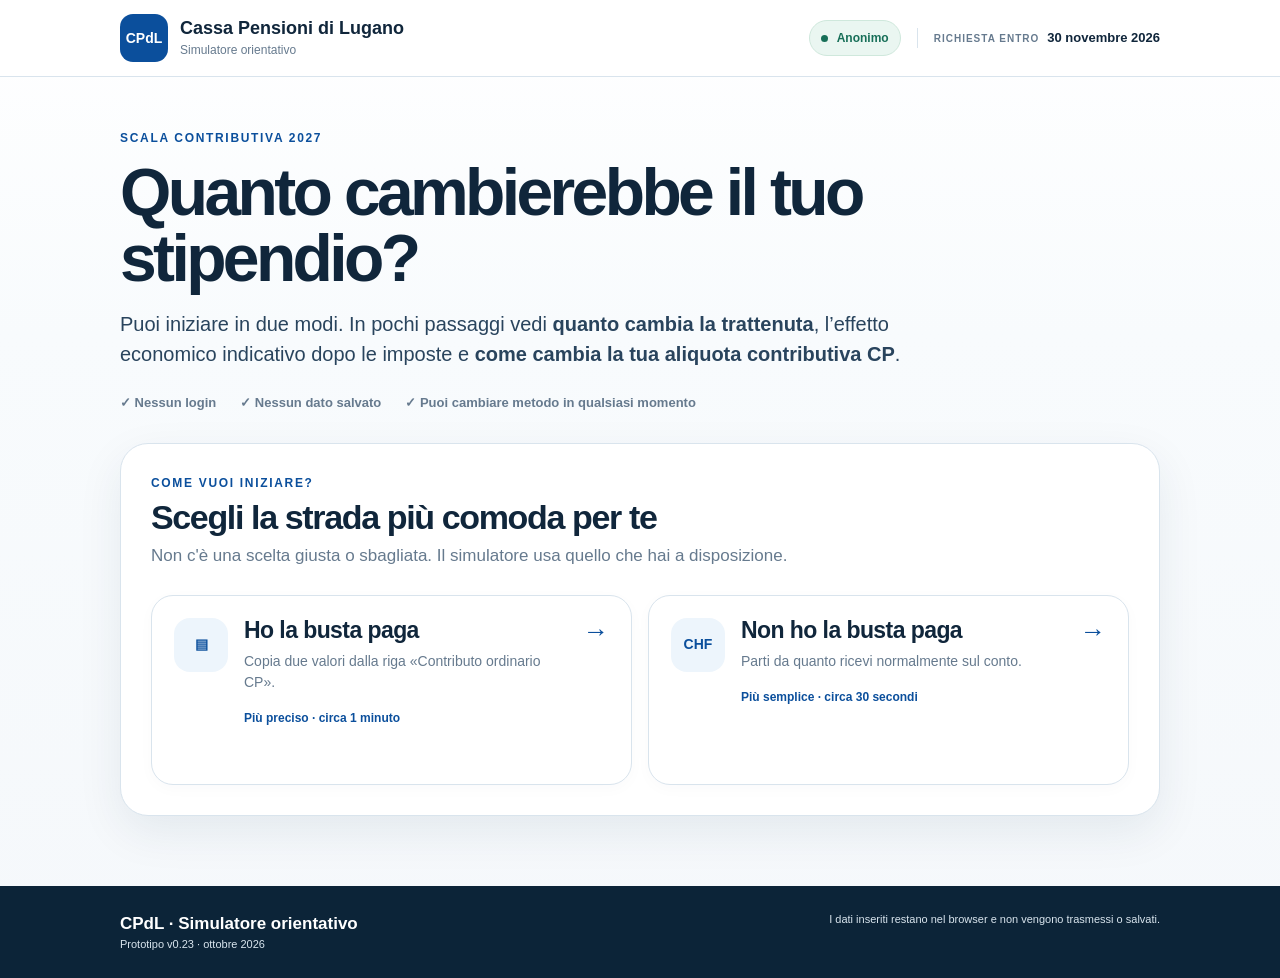
==== commit 313f6b0f: "Add files via upload" ====
--- a/index.html
+++ b/index.html
@@ -7,7 +7,7 @@
   <meta name="description" content="Simulatore orientativo CPdL per confrontare le scale contributive partendo dalla busta paga oppure da quanto ricevi sul conto.">
   <title>CPdL · Quanto cambia sullo stipendio?</title>
   <link rel="icon" href="assets/favicon.svg" type="image/svg+xml">
-  <link rel="stylesheet" href="assets/style.css?v=0.22.0">
+  <link rel="stylesheet" href="assets/style.css?v=0.24.0">
 </head>
 <body>
   <header class="site-header">
@@ -229,7 +229,7 @@
         <div class="why-more-icon" aria-hidden="true">+</div>
         <div>
           <strong>Pago di più. Ma a che pro?</strong>
-          <p>Con una scala più alta versi di più alla CP. Nel riepilogo vedi insieme <b>quanto ti viene trattenuto in più</b>, <b>quanto potrebbe pesarti dopo le imposte</b> e una <b>proiezione indicativa dei maggiori contributi nel tempo</b>. La proiezione non è una previsione del capitale o della rendita futura: per questo servono i tuoi dati previdenziali completi.</p>
+          <p>Con una scala più alta versi di più alla CP. Nel riepilogo vedi insieme <b>quanto ti viene trattenuto in più</b>, <b>quanto potrebbe pesarti dopo le imposte</b> e una <b>stima indicativa di quanto la scelta potrebbe incidere sulla rendita a 65 anni</b>. La stima riguarda solo la differenza tra le scale e non sostituisce una simulazione previdenziale personale.</p>
         </div>
       </div>
 
@@ -313,7 +313,7 @@
         <div>
           <span class="eyebrow light">Per la pensione futura</span>
           <h2 id="mypension-title">Vuoi sapere cosa cambia davvero sulla tua pensione?</h2>
-          <p>Qui mostriamo anche una proiezione lineare dei maggiori o minori contributi CP nel tempo. È utile per capire l’ordine di grandezza, ma <strong>non è una previsione del capitale o della rendita futura</strong>. Per una simulazione personale e precisa usa MyPension oppure rivolgiti alla Cassa Pensioni di Lugano.</p>
+          <p>Qui mostriamo anche una <strong>stima semplificata della differenza di rendita a 65 anni</strong> attribuibile alla scala scelta. È un ordine di grandezza costruito con ipotesi prudenti e parametri attuali, non una previsione della rendita complessiva. Per il calcolo personale e preciso usa MyPension oppure rivolgiti alla Cassa Pensioni di Lugano.</p>
         </div>
         <div class="mypension-actions">
           <a class="mypension-button" href="https://mypension.aon.ch/SSEmployeelugano/PROD/SFY100001B" target="_blank" rel="noopener">Apri MyPension <span aria-hidden="true">↗</span></a>
@@ -328,7 +328,7 @@
           <p><strong>Parametri oggi disponibili.</strong> Soglia d’entrata CHF 20’160, salario assicurato minimo CHF 13’200 e deduzione di coordinamento massima CHF 26’460 sono valori basati sui parametri attualmente disponibili e possono cambiare per il 2027. Anche le aliquote o altre regole possono essere aggiornate in caso di modifica del regolamento.</p>
           <p><strong>Stima dal conto.</strong> La ricostruzione usa AVS 5.30%, AD 1.10% e INP 1.13%; AD e INP sono calcolati fino a CHF 12’350 mensili. Per i docenti l’INP può differire. Se sei soggetto all’imposta alla fonte, il solo netto non consente una ricostruzione affidabile della Base CP: usa preferibilmente la busta paga.</p>
           <p><strong>Stima da busta paga.</strong> La Base CP indicata in busta paga può essere usata direttamente se stipendio e grado d’occupazione restano invariati. La fascia d’età 2027 viene aggiornata automaticamente in base all’anno civile. Se nel 2027 cambiano stipendio o grado d’occupazione, la Base CP deve essere ricalcolata. I casi di permanenza assicurativa oltre l’età di riferimento AVS possono seguire regole particolari e non sono modellati qui.</p>
-          <p><strong>Proiezione previdenziale.</strong> Il simulatore può mostrare una proiezione lineare dei maggiori o minori contributi CP su 1, 5 e 10 anni, assumendo salario assicurato e scala invariati. Non considera interessi, evoluzione salariale, cambiamenti del grado d’occupazione, durata effettiva dell’assicurazione, pensionamento, modifiche regolamentari o altri eventi previdenziali. Non è quindi una previsione del capitale o della rendita futura. Per simulazioni personali e precise fanno stato MyPension e le indicazioni della Cassa Pensioni di Lugano.</p>
+          <p><strong>Proiezione previdenziale.</strong> Il simulatore mostra la differenza di contributi CP nel tempo e una stima indicativa della maggiore o minore rendita a 65 anni imputabile alla scala scelta. Assume salario assicurato e scala invariati, non attribuisce interessi ai contributi aggiuntivi e utilizza, come semplice riferimento attuale, un tasso di conversione del 5.85% ricavabile dall’esempio CPdL di CHF 400’000 di avere e CHF 23’400 di rendita ordinaria annua a 65 anni. Il tasso futuro e gli altri parametri possono cambiare. Per simulazioni personali e precise fanno stato MyPension e le indicazioni della Cassa Pensioni di Lugano.</p>
           <p><strong>Avvertenza generale.</strong> Il risultato è orientativo e non costituisce una conferma salariale, un calcolo ufficiale delle imposte o una simulazione previdenziale ufficiale.</p>
         </div>
       </details>
@@ -342,11 +342,11 @@
 
   <footer class="site-footer">
     <div class="shell footer-inner">
-      <div><strong>CPdL · Simulatore orientativo</strong><span>Prototipo v0.22 · ottobre 2026</span></div>
+      <div><strong>CPdL · Simulatore orientativo</strong><span>Prototipo v0.23 · ottobre 2026</span></div>
       <p>I dati inseriti restano nel browser e non vengono trasmessi o salvati.</p>
     </div>
   </footer>
 
-  <script src="assets/app.js?v=0.22.0"></script>
+  <script src="assets/app.js?v=0.24.0"></script>
 </body>
 </html>
--- a/assets/style.css
+++ b/assets/style.css
@@ -331,3 +331,64 @@
   .pension-projection{grid-template-columns:1fr}
   .pension-value-row .projection-result,.pension-key-card .projection-result{font-size:28px!important}
 }
+
+
+/* v0.23 - pension estimate and definitive contrast fix */
+.fiscal-impact-main.fiscal-balanced > p.balanced-explanation,
+.fiscal-impact-main.fiscal-balanced > p.balanced-explanation.pension-explanation,
+.fiscal-impact-main.fiscal-balanced > p.balanced-explanation.tax-explanation{
+  color:#314a60!important;
+}
+.fiscal-impact-main.fiscal-balanced > p.balanced-explanation strong,
+.fiscal-impact-main.fiscal-balanced > p.balanced-explanation.pension-explanation strong,
+.fiscal-impact-main.fiscal-balanced > p.balanced-explanation.tax-explanation strong{
+  color:#10283d!important;
+}
+.fiscal-impact-main.fiscal-balanced > small.fiscal-disclaimer{
+  display:block!important;
+  color:#455f75!important;
+  font-size:11px!important;
+  line-height:1.5!important;
+  margin-top:10px!important;
+}
+.fiscal-impact-main.fiscal-balanced > small.fiscal-disclaimer strong{color:#10283d!important}
+.pension-projection{grid-template-columns:repeat(4,1fr)!important}
+.pension-projection>div{min-width:0}
+.pension-projection small{display:block;color:#526a80!important;font-size:10px!important;line-height:1.35!important;margin-top:5px!important}
+.pension-rent-card{background:#f1f7fc!important;border-color:#b9d1e6!important}
+.pension-rent-card strong{font-size:20px!important}
+.pension-key-card .projection-result em{font-style:normal!important;font-size:.5em!important;color:#60778b!important;font-weight:800!important;margin-left:4px!important}
+@media(max-width:900px){.pension-projection{grid-template-columns:1fr 1fr!important}}
+@media(max-width:560px){.pension-projection{grid-template-columns:1fr!important}}
+
+
+/* v0.24 - hard contrast override for explanatory copy */
+.fiscal-impact-main.fiscal-balanced > p.balanced-explanation,
+.fiscal-impact-main.fiscal-balanced > p.balanced-explanation.pension-explanation,
+.fiscal-impact-main.fiscal-balanced > p.balanced-explanation.tax-explanation{
+  color:#10283d!important;
+  -webkit-text-fill-color:#10283d!important;
+  opacity:1!important;
+  background:#eef4f8!important;
+  border:1px solid #d7e4ee!important;
+  border-radius:10px!important;
+  padding:10px 12px!important;
+  margin-top:10px!important;
+}
+.fiscal-impact-main.fiscal-balanced > p.balanced-explanation *,
+.fiscal-impact-main.fiscal-balanced > p.balanced-explanation.pension-explanation *,
+.fiscal-impact-main.fiscal-balanced > p.balanced-explanation.tax-explanation *{
+  color:#10283d!important;
+  -webkit-text-fill-color:#10283d!important;
+  opacity:1!important;
+}
+.fiscal-impact-main.fiscal-balanced > small.fiscal-disclaimer{
+  color:#314a60!important;
+  -webkit-text-fill-color:#314a60!important;
+  opacity:1!important;
+}
+.fiscal-impact-main.fiscal-balanced > small.fiscal-disclaimer *{
+  color:#10283d!important;
+  -webkit-text-fill-color:#10283d!important;
+  opacity:1!important;
+}
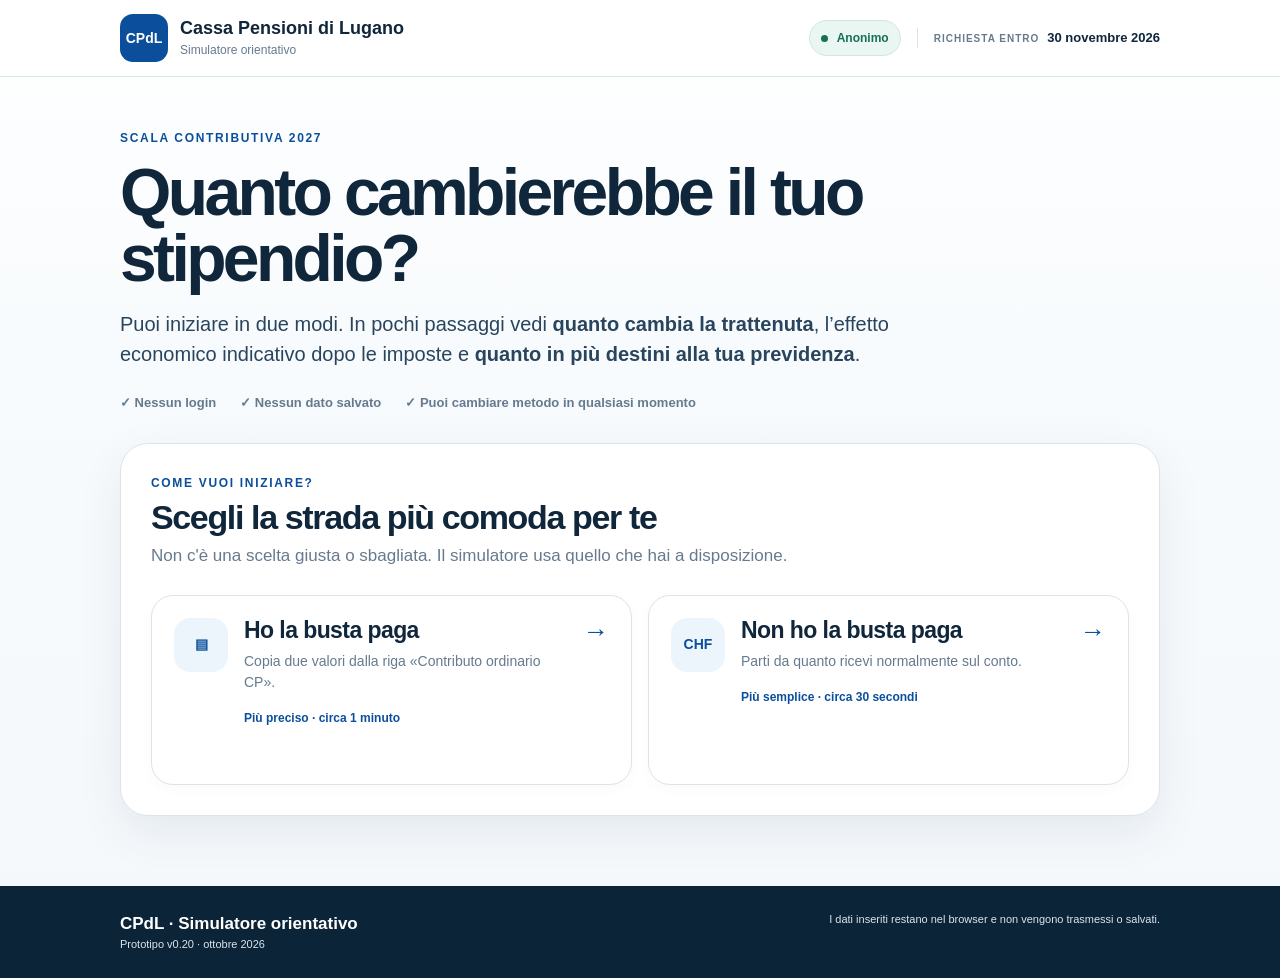
==== commit c86683bd: "Add files via upload" ====
--- a/index.html
+++ b/index.html
@@ -7,7 +7,7 @@
   <meta name="description" content="Simulatore orientativo CPdL per confrontare le scale contributive partendo dalla busta paga oppure da quanto ricevi sul conto.">
   <title>CPdL · Quanto cambia sullo stipendio?</title>
   <link rel="icon" href="assets/favicon.svg" type="image/svg+xml">
-  <link rel="stylesheet" href="assets/style.css?v=0.24.0">
+  <link rel="stylesheet" href="assets/style.css?v=0.20.0">
 </head>
 <body>
   <header class="site-header">
@@ -27,7 +27,7 @@
     <section class="hero shell">
       <span class="eyebrow">Scala contributiva 2027</span>
       <h1>Quanto cambierebbe il tuo stipendio?</h1>
-      <p>Puoi iniziare in due modi. In pochi passaggi vedi <strong>quanto cambia la trattenuta</strong>, l’effetto economico indicativo dopo le imposte e <strong>come cambia la tua aliquota contributiva CP</strong>.</p>
+      <p>Puoi iniziare in due modi. In pochi passaggi vedi <strong>quanto cambia la trattenuta</strong>, l’effetto economico indicativo dopo le imposte e <strong>quanto in più destini alla tua previdenza</strong>.</p>
       <div class="hero-points" aria-label="Caratteristiche del simulatore">
         <span>✓ Nessun login</span>
         <span>✓ Nessun dato salvato</span>
@@ -229,7 +229,7 @@
         <div class="why-more-icon" aria-hidden="true">+</div>
         <div>
           <strong>Pago di più. Ma a che pro?</strong>
-          <p>Con una scala più alta versi di più alla CP. Nel riepilogo vedi insieme <b>quanto ti viene trattenuto in più</b>, <b>quanto potrebbe pesarti dopo le imposte</b> e una <b>stima indicativa di quanto la scelta potrebbe incidere sulla rendita a 65 anni</b>. La stima riguarda solo la differenza tra le scale e non sostituisce una simulazione previdenziale personale.</p>
+          <p>La differenza non è una spesa che scompare: con una scala più alta aumentano gli accrediti destinati al tuo avere di vecchiaia. Nel riepilogo qui sotto vedi insieme <b>quanto ti viene trattenuto in più</b>, <b>quanto potrebbe pesarti dopo le imposte</b> e <b>quanto in più destini alla tua previdenza</b>.</p>
         </div>
       </div>
 
@@ -313,12 +313,9 @@
         <div>
           <span class="eyebrow light">Per la pensione futura</span>
           <h2 id="mypension-title">Vuoi sapere cosa cambia davvero sulla tua pensione?</h2>
-          <p>Qui mostriamo anche una <strong>stima semplificata della differenza di rendita a 65 anni</strong> attribuibile alla scala scelta. È un ordine di grandezza costruito con ipotesi prudenti e parametri attuali, non una previsione della rendita complessiva. Per il calcolo personale e preciso usa MyPension oppure rivolgiti alla Cassa Pensioni di Lugano.</p>
-        </div>
-        <div class="mypension-actions">
-          <a class="mypension-button" href="https://mypension.aon.ch/SSEmployeelugano/PROD/SFY100001B" target="_blank" rel="noopener">Apri MyPension <span aria-hidden="true">↗</span></a>
-          <a class="mypension-button secondary-contact" href="mailto:cassapensioni@lugano.ch">Contatta la Cassa Pensioni</a>
-        </div>
+          <p>Qui vedi quanto versi in più, quanto potrebbe pesarti dopo le imposte e quanto in più destini alla tua previdenza. Per tradurre tutto questo in <strong>capitale e prestazioni future</strong> usa MyPension con i tuoi dati reali.</p>
+        </div>
+        <a class="mypension-button" href="https://mypension.aon.ch/SSEmployeelugano/PROD/SFY100001B" target="_blank" rel="noopener">Apri MyPension <span aria-hidden="true">↗</span></a>
       </section>
 
       <details class="technical-notes">
@@ -327,9 +324,7 @@
           <p><strong>Regole CP considerate.</strong> Per i collaboratori ROCCL lo stipendio annuo è normalmente su 13 mensilità, mentre la contribuzione CP viene ripartita su 12 mesi. La fascia d’età vale per l’intero anno civile. Nel calcolo CP entra lo stipendio annuale; la deduzione di coordinamento è pari al 35% dello stipendio annuo, con tetto massimo proporzionato al grado d’occupazione.</p>
           <p><strong>Parametri oggi disponibili.</strong> Soglia d’entrata CHF 20’160, salario assicurato minimo CHF 13’200 e deduzione di coordinamento massima CHF 26’460 sono valori basati sui parametri attualmente disponibili e possono cambiare per il 2027. Anche le aliquote o altre regole possono essere aggiornate in caso di modifica del regolamento.</p>
           <p><strong>Stima dal conto.</strong> La ricostruzione usa AVS 5.30%, AD 1.10% e INP 1.13%; AD e INP sono calcolati fino a CHF 12’350 mensili. Per i docenti l’INP può differire. Se sei soggetto all’imposta alla fonte, il solo netto non consente una ricostruzione affidabile della Base CP: usa preferibilmente la busta paga.</p>
-          <p><strong>Stima da busta paga.</strong> La Base CP indicata in busta paga può essere usata direttamente se stipendio e grado d’occupazione restano invariati. La fascia d’età 2027 viene aggiornata automaticamente in base all’anno civile. Se nel 2027 cambiano stipendio o grado d’occupazione, la Base CP deve essere ricalcolata. I casi di permanenza assicurativa oltre l’età di riferimento AVS possono seguire regole particolari e non sono modellati qui.</p>
-          <p><strong>Proiezione previdenziale.</strong> Il simulatore mostra la differenza di contributi CP nel tempo e una stima indicativa della maggiore o minore rendita a 65 anni imputabile alla scala scelta. Assume salario assicurato e scala invariati, non attribuisce interessi ai contributi aggiuntivi e utilizza, come semplice riferimento attuale, un tasso di conversione del 5.85% ricavabile dall’esempio CPdL di CHF 400’000 di avere e CHF 23’400 di rendita ordinaria annua a 65 anni. Il tasso futuro e gli altri parametri possono cambiare. Per simulazioni personali e precise fanno stato MyPension e le indicazioni della Cassa Pensioni di Lugano.</p>
-          <p><strong>Avvertenza generale.</strong> Il risultato è orientativo e non costituisce una conferma salariale, un calcolo ufficiale delle imposte o una simulazione previdenziale ufficiale.</p>
+          <p><strong>Stima da busta paga.</strong> La Base CP indicata in busta paga può essere usata direttamente se stipendio e grado d’occupazione restano invariati. La fascia d’età 2027 viene invece aggiornata automaticamente in base all’anno civile. Se nel 2027 cambiano stipendio o grado d’occupazione, la Base CP deve essere ricalcolata. I casi di permanenza assicurativa oltre l’età di riferimento AVS possono seguire regole particolari e non sono modellati qui. Il risultato non costituisce una conferma salariale, un calcolo ufficiale delle imposte o una simulazione previdenziale ufficiale. Per le prestazioni future fa stato MyPension.</p>
         </div>
       </details>
 
@@ -342,11 +337,11 @@
 
   <footer class="site-footer">
     <div class="shell footer-inner">
-      <div><strong>CPdL · Simulatore orientativo</strong><span>Prototipo v0.23 · ottobre 2026</span></div>
+      <div><strong>CPdL · Simulatore orientativo</strong><span>Prototipo v0.20 · ottobre 2026</span></div>
       <p>I dati inseriti restano nel browser e non vengono trasmessi o salvati.</p>
     </div>
   </footer>
 
-  <script src="assets/app.js?v=0.24.0"></script>
+  <script src="assets/app.js?v=0.20.0"></script>
 </body>
 </html>
